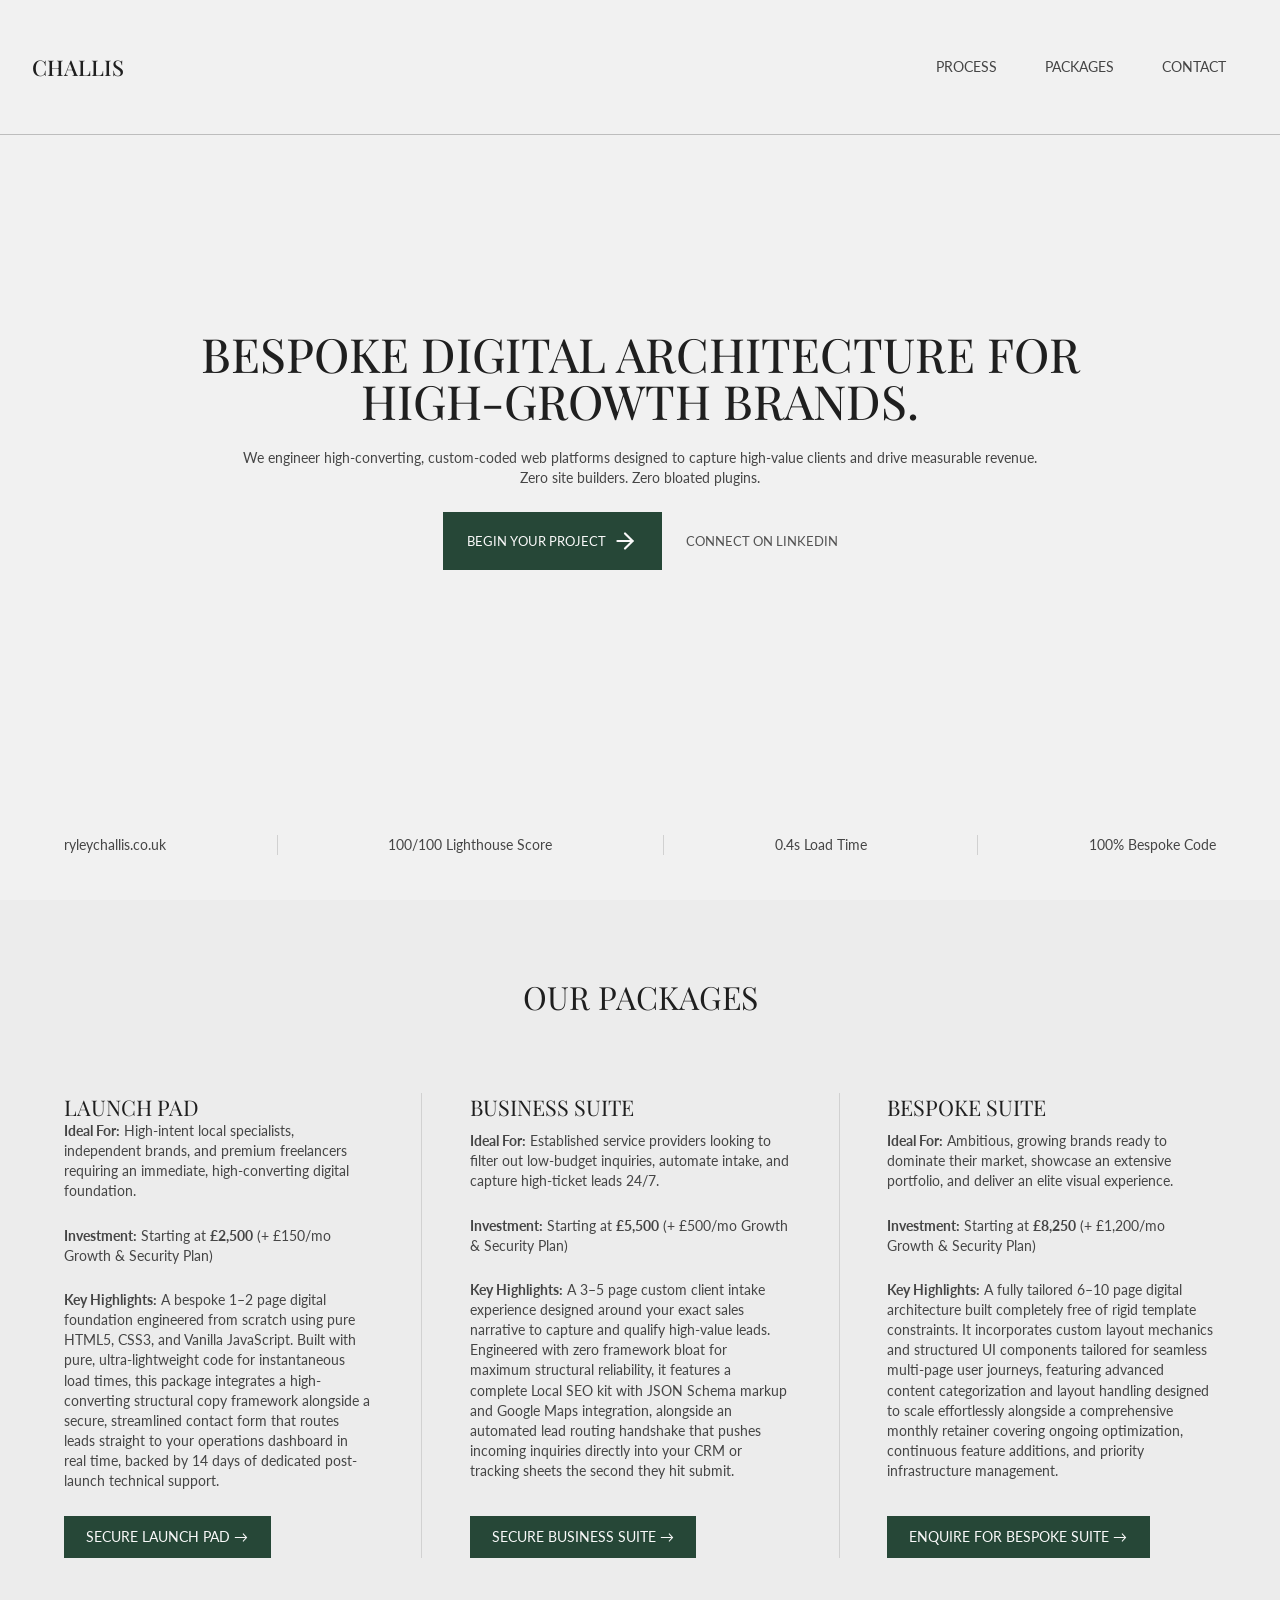
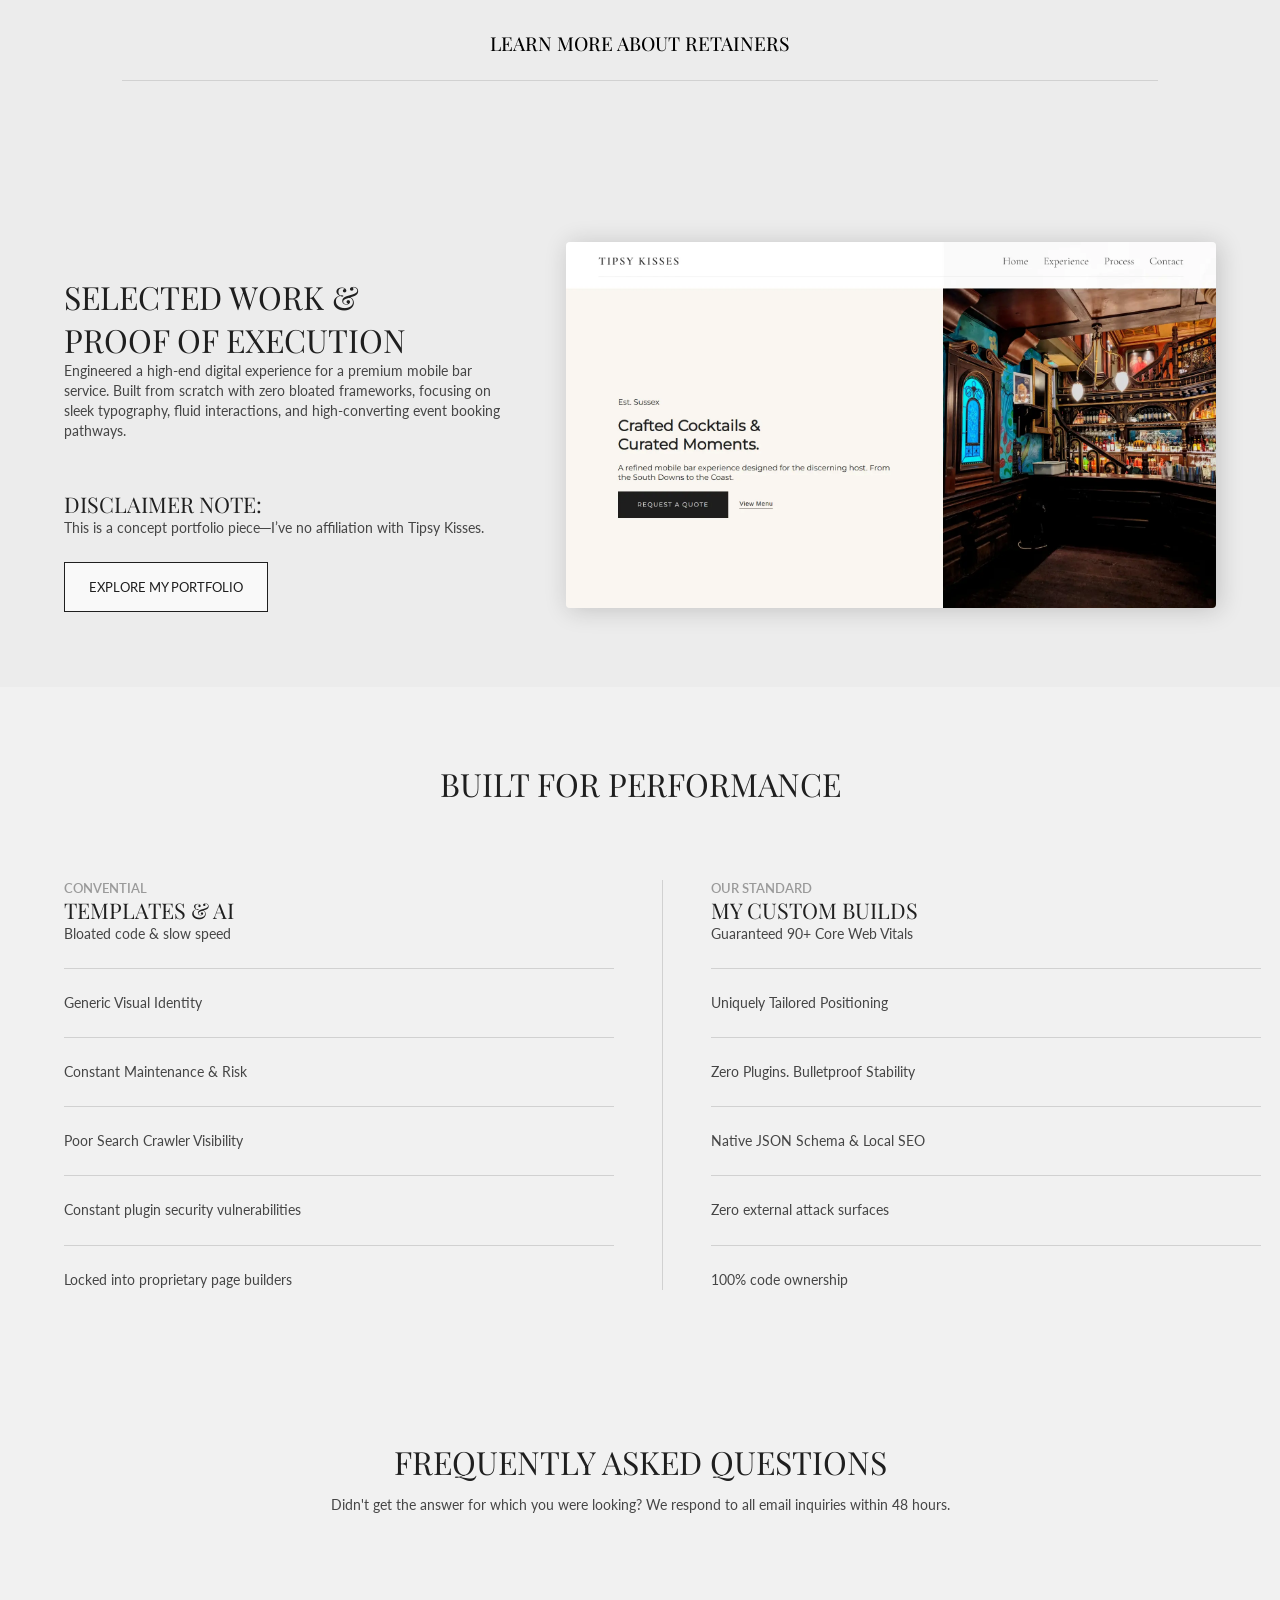
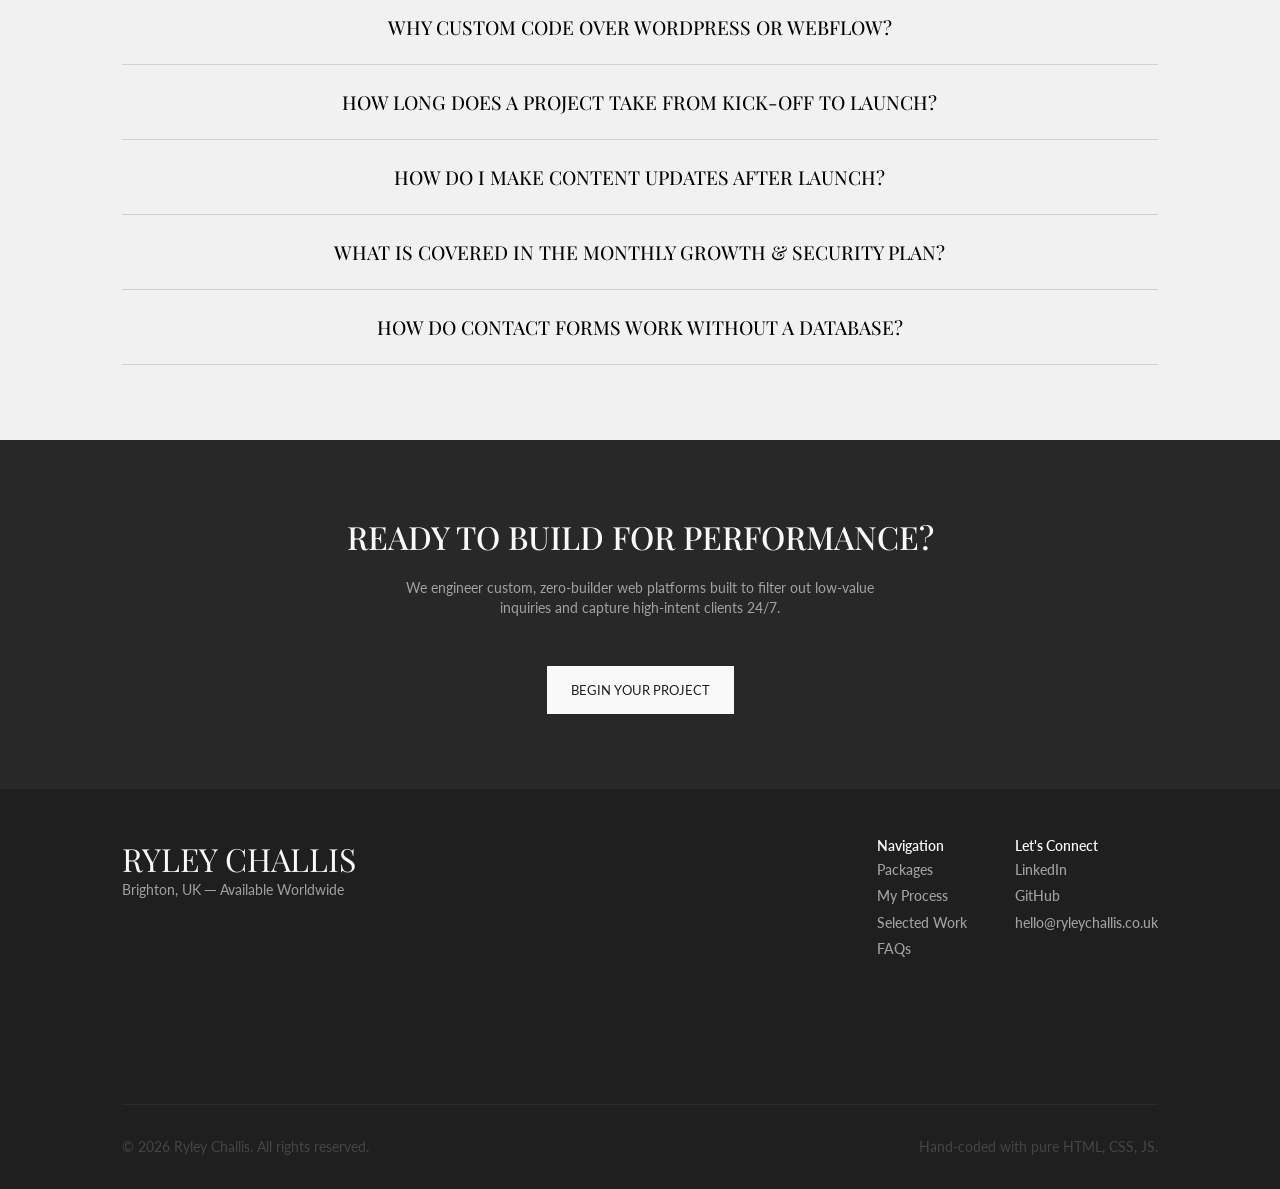
==== index.html @ 8c4e3a6b "Update AI vs. Human comparison data" ====
<!DOCTYPE html>
<html lang="en">
<head>
    <meta charset="UTF-8">
    <meta name="viewport" content="width=100, initial-scale=1.0">
    <title>Ryley Challis | Site Under Construction</title>

    <link rel="preconnect" href="https://fonts.googleapis.com">
    <link rel="preconnect" href="https://fonts.gstatic.com" crossorigin>
    <link href="https://fonts.googleapis.com/css2?family=Lato:ital,wght@0,100;0,300;0,400;0,700;0,900;1,100;1,300;1,400;1,700;1,900&family=Playfair+Display:ital,wght@0,400..900;1,400..900&display=swap" rel="stylesheet">


    <link rel="stylesheet" href="css/styles.css">
    <link rel="stylesheet" href="css/nav.css">
    <link rel="stylesheet" href="css/button.css">
    <link rel="stylesheet" href="css/query.css">
</head>
<body>
    <div id="sidebarOverlay"></div>
    <header>
        <div id="sidebar">
            <div class="sidebar-header">
                <h3>Challis.</h3>
                <button type="button" id="close-btn" aria-label="Close navigation menu">&times;</button>
            </div>
            <ul class="sidebar-links">
                <li><a href="">Process</a></li>
                <li><a href="">Packages</a></li>
                <li><a href="">Contact</a></li>
            </ul>
        </div>
        <nav>
            <a class="nav-logo" href="#">Challis</a>
            <ul class="nav-links">
                <li><a href="">Process</a></li>
                <li><a href="">Packages</a></li>
                <li><a href="">Contact</a></li>
                <li>
                    <button type="button" id="open-btn" aria-label="Open navigation menu">&#9776;</button>
                </li>
            </ul>
        </nav>
    </header>
    <main>
        <section id="hero">
            <div class="container">
                <h1>Bespoke Digital Architecture for High-Growth Brands.</h1>
                <p>We engineer high-converting, custom-coded web platforms designed to capture high-value clients and drive measurable revenue. Zero site builders. Zero bloated plugins.</p>
                <div class="hero-actions">
                    <a class="btn-primary" href="#packages">Begin Your Project
                        <svg width="26" height="26" viewBox="0 0 24 24" fill="none" stroke="currentColor" stroke-width="2" stroke-linecap="round" stroke-linejoin="round" style="display: inline-block; vertical-align: middle; margin-left: 6px;">
                            <line x1="5" y1="12" x2="19" y2="12"></line>
                            <polyline points="12 5 19 12 12 19"></polyline>
                        </svg>
                    </a>
                    <a class="btn-secondary" href="https://linkedin.com/in/ryley-challis-49934a41b">Connect on linkedin
                    </a>
                </div>
                <div class="hero-stats">
                    <div class="stat-item">
                        <p>ryleychallis.co.uk</p>
                    </div>
                    <div class="stat-divider"></div>
                    <div class="stat-item">
                        <p>100/100 Lighthouse Score</p>
                    </div>
                    <div class="stat-divider"></div>
                    <div class="stat-item">
                        <p>0.4s Load Time</p>
                    </div>
                    <div class="stat-divider"></div>
                    <div class="stat-item">
                        <p>100% Bespoke Code</p>
                    </div>
                </div>
            </div>
        </section>
        
        <section id="packages">
            <div class="container">
                <h2>Our Packages</h2>
                <div class="row-container">
                    <div class="package-card">
                        <h3>Launch Pad</h3>
                        <ul>
                            <li>
                                <b>Ideal For:</b>
                                High-intent local specialists, independent brands, and premium freelancers requiring an immediate, high-converting digital foundation.
                            </li>
                            <li>
                                <b>Investment:</b>
                                Starting at <b>£2,500</b> (+ £150/mo Growth & Security Plan)
                            </li>
                            <li>
                                <b>Key Highlights:</b>
                                A bespoke 1–2 page digital foundation engineered from scratch using pure HTML5, CSS3, and Vanilla JavaScript. Built with pure, ultra-lightweight code for instantaneous load times, this package integrates a high-converting structural copy framework alongside a secure, streamlined contact form that routes leads straight to your operations dashboard in real time, backed by 14 days of dedicated post-launch technical support.
                            </li>
                        </ul>
                        <a class="btn-primary" href="mailto:hello@ryleychallis.co.uk?subject=Project%20Inquiry%3A%20Launch%20Pad&body=Hi%20Ryley%2C%0A%0AI%20am%20interested%20in%20securing%20the%20Launch%20Pad%20package%20(%C2%A32%2C500)%20for%20my%20business.%20Here%20is%20a%20brief%20overview%20of%20our%20project%3A%0A%0A-%20Business%20Name%3A%0A-%20Current%20Website%20(if%20any)%3A%0A-%20Target%20Launch%20Date%3A%0A%0ALooking%20forward%20to%20hearing%20from%20you.%0A%0ABest%2C" target="_blank">
                            Secure Launch Pad &rarr;
                        </a>
                    </div>

                    <div class="card-divider"></div>

                    <div class="package-card">
                        <h3>Business Suite</h3>
                        <ul>
                            <li>
                                <b>Ideal For:</b>
                                Established service providers looking to filter out low-budget inquiries, automate intake, and capture high-ticket leads 24/7.
                            </li>
                            <li>
                                <b>Investment:</b>
                                Starting at <b>£5,500</b> (+ £500/mo Growth & Security Plan)
                            </li>
                            <li>
                                <b>Key Highlights:</b>
                                A 3–5 page custom client intake experience designed around your exact sales narrative to capture and qualify high-value leads. Engineered with zero framework bloat for maximum structural reliability, it features a complete Local SEO kit with JSON Schema markup and Google Maps integration, alongside an automated lead routing handshake that pushes incoming inquiries directly into your CRM or tracking sheets the second they hit submit.
                            </li>
                        </ul>
                        <a class="btn-primary" href="mailto:hello@ryleychallis.co.uk?subject=Project%20Inquiry%3A%20Business%20Suite&body=Hi%20Ryley%2C%0A%0AI%20am%20interested%20in%20the%20Business%20Suite%20(%C2%A35%2C325)%20for%20our%20client%20intake%20and%20lead%20infrastructure.%20Here%20are%20our%20project%20details%3A%0A%0A-%20Business%20Name%3A%0A-%20Current%20Website%3A%0A-%20Main%20Goals%20%2F%20Requirements%3A%0A-%20Target%20Launch%20Date%3A%0A%0ALooking%20forward%20to%20connecting.%0A%0ABest%2C" target="_blank">
                            Secure Business Suite &rarr;
                        </a>
                    </div>

                    <div class="card-divider"></div>

                    <div class="package-card">
                        <h3>Bespoke Suite</h3>
                        <ul>
                            <li>
                                <b>Ideal For:</b>
                                Ambitious, growing brands ready to dominate their market, showcase an extensive portfolio, and deliver an elite visual experience.
                            </li>
                            <li>
                                <b>Investment:</b>
                                Starting at <b>£8,250</b> (+ £1,200/mo Growth & Security Plan)
                            </li>
                            <li>
                                <b>Key Highlights:</b>
                                A fully tailored 6–10 page digital architecture built completely free of rigid template constraints. It incorporates custom layout mechanics and structured UI components tailored for seamless multi-page user journeys, featuring advanced content categorization and layout handling designed to scale effortlessly alongside a comprehensive monthly retainer covering ongoing optimization, continuous feature additions, and priority infrastructure management.
                            </li>
                        </ul>
                        <a class="btn-primary" href="mailto:hello@ryleychallis.co.uk?subject=Project%20Inquiry%3A%20Bespoke%20Suite&body=Hi%20Ryley%2C%0A%0AI%20am%20looking%20to%20discuss%20a%20Bespoke%20Suite%20build%20(%C2%A38%2C250%2B)%20for%20our%20brand.%20Here%20is%20an%20overview%20of%20our%20scope%3A%0A%0A-%20Business%20%2F%20Brand%20Name%3A%0A-%20Current%20Website%3A%0A-%20Key%20Features%20%2F%20Integrations%20Needed%3A%0A-%20Estimated%20Budget%20%2F%20Timeline%3A%0A%0ALooking%20forward%20to%20your%20reply.%0A%0ABest%2C" target="_blank">
                            Enquire For Bespoke Suite &rarr;
                        </a>
                    </div>
                </div>
                <div class="retainer-item">
                    <button class="retainer-button" type="button">Learn More about Retainers</button>
                    <div class="retainer-block">
                        <div class="retainer-group">
                            <h4>Launch Pad:</h4>
                            <ul>
                                <li><b>Daily Offsite Backups:</b> Cloud snapshots taken every 24 hours with emergency restoration.</li>
                                <li><b>Uptime & SSL Monitoring:</b> Continuous automated checks ensuring your site stays online and secure.</li>
                                <li><b>Core Web Vitals Maintenance:</b> Routine performance audits to keep your pure code loading instantly.</li>
                                <li><b>1 Hour Monthly Allocation:</b> Reserved for basic text edits, simple image updates, or small link adjustments.</li>
                                <li><b>Standard Support:</b> Direct email assistance backed by a 48-hour response window.</li>
                            </ul>
                        </div>

                        <div class="retainer-group">
                            <h4>Business Suite:</h4>
                            <ul>
                                <li><b>Daily High-Frequency Backups:</b> Upgraded snapshot frequency to safeguard active lead capture and inquiry data.</li>
                                <li><b>CRM & Form Integration Health Checks:</b> Continuous live verification ensuring your automated lead delivery pipeline never misses an intake.</li>
                                <li><b>Local SEO & Schema Maintenance:</b> Monthly technical refinements to keep your structured markup aligned for local search dominance.</li>
                                <li><b>3 Hours Monthly Allocation:</b> Triple the development hours for custom component tweaks, new content additions, or landing page expansions.</li>
                                <li><b>Priority Support:</b> Direct email and messaging support backed by an expedited 24-hour response window.</li>
                            </ul>
                        </div>

                        <div class="retainer-group">
                            <h4>Bespoke Suite:</h4>
                            <ul>
                                <li><b>Everything in Business Suite, plus:</b></li>
                                <li><b>Real-Time Version Control & Redundancy:</b> Continuous enterprise-grade oversight with instant-rollback infrastructure management.</li>
                                <li><b>Conversion Rate & UX Auditing:</b> Monthly data-backed reviews of your user journeys to continuously maximize inbound lead conversion.</li>
                                <li><b>Advanced Schema & Multi-Location SEO:</b> Comprehensive ongoing optimisation designed to scale right alongside your expanding market presence.</li>
                                <li><b>7 Hours Monthly Allocation:</b> Extensive dedicated monthly development time for rolling out new features, custom layout mechanics, and continuous scaling.</li>
                                <li><b>VIP Concierge Support:</b> Dedicated 4-hour emergency response window with direct line prioritisation for high-stakes business operations.</li>
                            </ul>
                        </div>
                    </div>
                </div>
            </div>
        </section>

        <section id="selected">
            <div class="container">
                <div class="row-container">
                    <div class="selected-text">
                        <div class="block">
                            <h2>Selected Work & Proof of Execution</h2>
                            <p>Engineered a high-end digital experience for a premium mobile bar service. Built from scratch with zero bloated frameworks, focusing on sleek typography, fluid interactions, and high-converting event booking pathways.</p>
                        </div>
                        <div class="block">
                            <h3>Disclaimer Note:</h3>
                            <p>This is a concept portfolio piece─I’ve no affiliation with Tipsy Kisses.</p>
                            <a class="btn-tertiary" href="portfolio.html">Explore my Portfolio</a>
                        </div>
                    </div>
                    <div class="selected-image">
                        <img src="assets/tipsy.webp">
                    </div>
                </div>
            </div>
        </section>

        <section id="comparison">
            <div class="container">
                <h2>Built for Performance</h2>
                <div class="row-container">
                    <div class="comparison-card">
                        <div class="comparison-header">
                            <span>Convential</span>
                            <h3>Templates & AI</h3>
                            <ul>
                                <li>Bloated code & slow speed</li>
                                <div class="list-spacer"></div>
                                <li>Generic Visual Identity</li>
                                <div class="list-spacer"></div>
                                <li>Constant Maintenance & Risk</li>
                                <div class="list-spacer"></div>
                                <li>Poor Search Crawler Visibility</li>
                                <div class="list-spacer"></div>
                                <li>Constant plugin security vulnerabilities</li>
                                <div class="list-spacer"></div>
                                <li>Locked into proprietary page builders</li>
                            </ul>
                        </div>
                    </div>
                    <div class="card-divider"></div>
                    <div class="comparison-card">
                        <div class="comparison-header">
                            <span>Our Standard</span>
                            <h3>My Custom Builds</h3>
                            <ul>
                                <li>Guaranteed 90+ Core Web Vitals</li>
                                <div class="list-spacer"></div>
                                <li>Uniquely Tailored Positioning</li>
                                <div class="list-spacer"></div>
                                <li>Zero Plugins. Bulletproof Stability</li>
                                <div class="list-spacer"></div>
                                <li>Native JSON Schema & Local SEO</li>
                                <div class="list-spacer"></div>
                                <li>Zero external attack surfaces</li>
                                <div class="list-spacer"></div>
                                <li>100% code ownership</li>
                            </ul>
                        </div>
                    </div>
                </div>
            </div>
        </section>

        <section id="faqs">
            <div class="container">
                <h2>Frequently Asked Questions</h2>
                <p class="subtitle">Didn't get the answer for which you were looking? We respond to all email inquiries within 48 hours.</p>
                <div class="faq-container container">
                    <div class="faq-item">
                        <button class="faq-question" type="button">Why custom code over WordPress or Webflow?</button>
                        <div class="faq-answer">
                            <p>Traditional builders rely on heavy editors and third-party plugins that bloat your site and slow down mobile load times. By writing pure HTML, CSS, and Vanilla JS, we eliminate redundant code to guarantee sub-second speeds. See our <a href="#comparison">Built for Performance</a> breakdown above to compare the exact benchmarks.</p>
                        </div>
                    </div>
                    <div class="faq-item">
                        <button class="faq-question" type="button">How long does a project take from kick-off to launch?</button>
                        <div class="faq-answer">
                            <p>Typically 2 to 5 weeks depending on scope. A Launch Pad site takes around 10–14 days, while our Business Suite and Bespoke projects take 3–5 weeks. You'll receive a clear timeline and milestone checklist on day one.</p>
                        </div>
                    </div>
                     <div class="faq-item">
                        <button class="faq-question" type="button">How do I make content updates after launch?</button>
                        <div class="faq-answer">
                            <p>We handle them for you. All builds include post-launch support, and our monthly Growth & Security Plan includes dedicated retainer hours for copy, image, and layout updates so you never have to touch a line of code.</p>
                        </div>
                    </div>

                     <div class="faq-item">
                        <button class="faq-question" type="button">What is covered in the monthly Growth & Security Plan?</button>
                        <div class="faq-answer">
                            <p>It covers enterprise-grade CDN hosting, active uptime monitoring, automated form routing, quarterly speed audits, and ongoing site maintenance to keep your platform running at peak performance.</p>
                        </div>
                    </div>

                     <div class="faq-item">
                        <button class="faq-question" type="button">How do contact forms work without a database?</button>
                        <div class="faq-answer">
                            <p>We use serverless endpoints (like custom Google Apps Script handshakes) to route lead data straight to your inbox or Google Sheets instantly, keeping your site fast and unhackable.</p>
                        </div>
                    </div>
                </div>
            </div>
        </section>

        <section id="final">
            <div class="container">
                <h2>Ready to Build for Performance?</h2>
                <p>We engineer custom, zero-builder web platforms built to filter out low-value inquiries and capture high-intent clients 24/7.</p>
                <a class="btn-tertiary" href="">Begin Your Project</a>
            </div>
        </section>
    </main>
    <footer>
        <div class="container">
            <div class="row-container">
                <div class="container intro">
                    <h2>RYLEY CHALLIS</h2>
                    <p>Brighton, UK ─ Available Worldwide</p>
                </div>
                <div class="footer-links">
                    <div class="footer-col">
                        <h3>Navigation</h3>
                        <ul>
                            <li><a href="#packages">Packages</a></li>
                            <li><a href="">My Process</a></li>
                            <li><a href="#selected">Selected Work</a></li>
                            <li><a href="#faqs">FAQs</a></li>
                        </ul>
                    </div>
                    <div class="footer-col">
                        <h3>Let's Connect</h3>
                        <ul>
                            <li><a href="https://www.linkedin.com/in/ryley-challis-49934a41b">LinkedIn</a></li>
                            <li><a href="https://github.com/RyleyChallis"">GitHub</a></li>
                            <li><a href="mailto:hello@ryleychallis.co.uk">hello@ryleychallis.co.uk</a></li>
                        </ul>
                    </div>
                </div>
            </div>
            <div class="footer-bottom">
                <p>© 2026 Ryley Challis. All rights reserved.</p>
                <p>Hand-coded with pure HTML, CSS, JS.</p>
            </div>
        </div>
    </footer>
    <script src="data/script.js" defer></script>
</body>
</html>
---- css/styles.css ----
* {
    box-sizing: border-box;
}

html, body {
    margin: 0;
    padding: 0;
    overflow-x: hidden;
    width: 100%;
}

body.no-scroll,
html.no-scroll {
  overflow: hidden;
}

section {
    &:nth-child(1), 
    &:nth-child(4) {
        min-height: 100vh;
        background-color: var(--bg-one);
    }

    &:nth-child(2),
    &:nth-child(3) {
        min-height: 100vh;
        background-color: var(--bg-two);
    }
}

section:nth-child(1),
section:nth-child(4) {
    min-height: 100vh;
    background-color: var(--bg-one);
}

section:nth-child(2),
section:nth-child(3) {
    min-height: 100vh;
    background-color: var(--bg-two);
}

.container {
    display: flex;
    flex-direction: column;
    align-items: flex-start;
    justify-content: center;
    max-width: 90%;
    margin: 0 auto;

    .row-container {
        max-width: none;
    }
}

#selected .container {
    max-width: 90%;
}

.row-container {
    display: flex;
    align-items: center;
    justify-content: space-between;
    max-width: 90%;
    margin: 0 auto;
}

h1 {
    font-size: var(--fs-h1);
    font-family: var(--ff-heading);
    font-weight: 450;
    color: var(--black);
    margin: 0;
}

h2 {
    font-size: var(--fs-h2);
    font-family: var(--ff-heading);
    font-weight: 300;
    color: var(--black);
    
    margin: 0 auto;
    padding: 75px 0;
    text-transform: uppercase;
}

h3 {
    font-size: var(--fs-h3);
    font-family: var(--ff-heading);
    font-weight: 350;
    color: var(--black);
    text-transform: uppercase;
    margin: 0;
}

h4 {
    font-size: var(--fs-h4);
    font-family: var(--ff-heading);
    font-weight: 350;
    color: var(--black);
    text-transform: uppercase;
    margin: 0;
}

p {
    font-size: var(--fs-p);
    font-family: var(--ff-body);
    font-weight: 400;
    color: var(--grey);
    margin: 0;
    line-height: 1.4;
    letter-spacing: 3%;
}

ul {
    padding: 0;
    margin: 0;
    list-style: none;
    
    display: flex;
    flex-direction: column;
    gap: 24px;

    li {
        font-size: var(--fs-p);
        font-family: var(--ff-body);
        color: var(--grey);
        margin: 0;
        line-height: 1.4;
        letter-spacing: 3%;
    }
}

img {
    user-select: none;
}

:root {
    --black: #1f1f1f;
    --grey: #454545;
    --border: #4545454e;
    --white: #f9f9f9;
    --bg-one: #f1f1f1;
    --bg-two: #ececec;
    --green: #264737;

    --fs-h1: clamp(2.2rem, 6vw, 2.95rem);
    --fs-h2: clamp(1.8rem, 4.5vw, 2rem);
    --fs-h3: clamp(1.155rem, 2.45vw, 1.35rem);
    --fs-h4: clamp(1rem, 2.15vw, 1.15rem);
    --fs-p: clamp(0.8rem, 2vw, 0.9rem);
    --fs-btn: clamp(0.7rem, 1vw, 0.8rem);

    --ff-heading: 'Playfair Display', serif;
    --ff-body: 'Lato', sans-serif;
}

::selection {
    background-color: var(--border);
}

#hero {
    display: flex;
    flex-direction: column;
    justify-content: center;
    align-items: center;

    .container {
        display: flex;
        flex-direction: column;
        align-items: center;
        max-width: 90%;

        gap: 24px;
        text-align: center;

        h1 {
            max-width: 80%;
            text-transform: uppercase;
            line-height: 1;
            letter-spacing: 3%;
        }

        p {
            max-width: clamp(65%, 67.5vw, 70%);

            a {
                color: inherit;
                font-weight: 600;
            }
        }
        .hero-stats {
            display: flex;
            position: absolute;
            bottom: 5%;
            gap: clamp(1rem, 3vw, 3rem); 
            width: 90%;
            justify-content: center;
            align-items: center;

            .stat-divider {
                width: 1px;
                align-self: stretch;
                background-color: #d1d1d1;
                margin: 0 auto;
            }

            .stat-item {
                white-space: nowrap;
            }
        }
    }
}

#packages {
    padding-bottom: 75px;

    .container {
        max-width: 90%;
    }
    .row-container {
        align-items: stretch;
        gap: 48px;
        padding-bottom: 48px;
    }
    .package-card {
        display: flex;
        flex-direction: column;
        justify-content: space-between;
        align-items: flex-start;

        max-width: 450px;

        .btn-primary {
            margin: 24px auto 0 0;
            font-size: 0.9rem;
            padding: 0.8rem 1.4rem;
            text-align: center;
        }
    }

    .card-divider {
        width: 1px;
        align-self: stretch;
        background-color: #d1d1d1;
        margin: 0 auto;
    }

    .retainer-item {
        border-bottom: 1px solid #d1d1d1;
        width: 90%;
        margin: 0 auto;

        &.active {
            background-color: #e0e0e0;
            padding-bottom: 48px;
        }

        .retainer-button {
            width: 100%;
            background: none;
            border: none;
            padding: 24px 0;
            
            font-size: clamp(1rem, 3vw, 1.2rem);
            font-family: var(--ff-heading);
            font-weight: 450;
            text-transform: uppercase;
            cursor: pointer;
            transition: background-color 0.3s ease;

            &:hover {
                background-color: #e0e0e0;
            }
        }
            &.active .retainer-block {
                max-height: 900px;
                padding: 0 0 0 48px;
            }
        
        .retainer-block {
            max-height: 0;
            margin: 0 auto;
            overflow: hidden;
            transition: max-height 0.35s ease-out, padding 0.35s ease-out, background-color 0.2s ease;
            padding: 0 0 0 48px;
            background-color: #e0e0e0;

            display: flex;
            flex-direction: column;
            gap: 48px;

            font-size: var(--fs-p);

            .retainer-group {
                ul {
                    gap: 6px;
                    list-style-type: disc;
                    padding-left: 48px;
                }
                li {
                    max-width: 80%;
                    margin: 0 auto 0 0;

                    a {
                        color: inherit;
                        font-weight: 600;
                    }
                }
            }
        }
    }
}

#selected {
    min-height: auto;
    padding-bottom: 75px;
    
    .container {
        justify-content: flex-start;
        margin-right: auto;

        h2 {
            margin-right: auto;
            margin-left: 0;
            max-width: 20ch;
            padding-bottom: 0;
        }

        .row-container {
            align-items: flex-end;
            gap: 48px;

            .selected-text {
                display: flex;
                flex-direction: column;
                gap: 48px;
                
                .block {
                    display: flex;
                    flex-direction: column;

                    &:last-child a {
                        margin-top: 24px;
                    }
                }
            }

            .selected-image {
                img {
                    aspect-ratio: 16 / 9;
                    max-width: 650px;
                    border-radius: 4px;
                    box-shadow: 3px 2px 25px color-mix(in srgb, var(--black) 20%, transparent);
                }
            }
        }
    }
}

#comparison {
    min-height: auto;
    padding-bottom: 75px;

    .container {
        .row-container {
            gap: 48px;
            align-items: flex-start;

            .comparison-card {
                width: 550px;
                .comparison-header {
                    display: flex;
                    flex-direction: column;
                    
                    span {
                        font-size: clamp(0.7rem, 1vw, 0.95rem);
                        font-family: var(--ff-body);
                        font-weight: 550;

                        color: var(--grey);
                        opacity: 0.5;
                        text-transform: uppercase;
                        letter-spacing: -1%;
                    }
                }

                .list-spacer {
                    background-color: #d1d1d1;
                    width: 100%;
                    height: 1px;
                }
            }
        }
        .card-divider {
            width: 1px;
            align-self: stretch;
            background-color: #d1d1d1;
            margin: 0 auto;
        }
    }
}

#faqs {
    padding-bottom: 75px;
    background-color: var(--bg-one);

    h2 {
        padding-bottom: 12px;
    }

    p.subtitle {
        padding-bottom: 75px;
        margin: 0 auto;
    }

    .faq-item {
        border-bottom: 1px solid #d1d1d1;
        margin-left: auto;
        margin-right: auto;

        .faq-question {
            width: 100%;
            background: none;
            border: none;
            padding: 24px 0 24px 0;
            
            font-size: clamp(1rem, 3vw, 1.2rem);
            font-family: var(--ff-heading);
            font-weight: 450;
            text-transform: uppercase;
            cursor: pointer;
            transition: background-color 0.3s ease;

            &:hover {
                background-color: #e0e0e0;
            }
        }
        .faq-answer {
            max-height: 0;
            margin: 0 auto;
            overflow: hidden;
            transition: max-height 0.35s ease-out, padding 0.35s ease-out, background-color 0.2s ease;
            padding: 0;
            text-align: center;
            background-color: #e0e0e0;

            font-size: var(--fs-p);

            p {
                max-width: 80%;
                margin: 0 auto;

                a {
                    color: inherit;
                    font-weight: 600;
                }
            }
        }

        &.active {
            background-color: #e0e0e0;
        }

        &.active .faq-answer {
            display: block;
            max-height: 200px;
            padding-bottom: 1rem;
        }
    }
}

#final {
    background-color: #282828;
    padding-bottom: 75px;
    min-height: auto;

    h2 {
        color: var(--white);
        padding-bottom: 20px;
        font-weight: 500;
    }
    p {
        color: #a1a1a1;
        max-width: 45%;
        margin: 0 auto;
        text-align: center;
    }

    a {
        margin: 48px auto 0 auto;

        &:hover {
            filter: brightness(80%);
        }
    }
}

/* INDEX.HTML END */
/* PORTFOLIO.HTML START */

#portfolio-page {
    #tipsy, 
    #cortile {
        min-height: auto;
        padding: 25px 0;

        .row-container {
            gap: 48px;
        }

        .project-text {
            display: flex;
            flex-direction: column;
            gap: 24px;

            .section-header {
                display: flex;
                flex-direction: column;

                h2 {
                    padding-bottom: 0;
                    padding-top: 0;
                    margin: 0;
                }
            }
            .project-details {
                display: flex;
                flex-direction: column;
                max-width: none;
                gap: 24px;

                ul {
                    gap: 6px;
                    list-style-type: disc;
                    padding-left: 48px;

                    li {
                        font-weight: 500;
                        color: var(--black);
                    }
                }
            }
        }
        .project-image img {
            max-width: 550px;
            border-radius: 4px;
            box-shadow: 5px 5px 20px rgba(0, 0, 0, 0.15);
        }
    }
    #cortile {
        padding-bottom: 75px;
    }
    #final {
        padding-bottom: 54px;

        h2 {
            max-width: 50%;
            text-align: center;
            padding-bottom: 12px;
        }
        p {
            max-width: 60%;
        }
    }
}

/* BEGINNING OF UNIVERSAL FOOTER CSS */ 

footer {
    background-color: var(--black);
    height: 400px;

    .row-container {
        align-items: flex-start;
        justify-content: space-between;
        padding-top: 48px;
        width: 90%;
        margin: 0 auto;

        .intro {
            margin-right: auto;
            margin-left: 0;
            
            h2 {
                color: var(--white);
                padding: 0;
                margin-left: 0;
            }
            p {
                color: #a1a1a1;
            }
        }
        .footer-links {
            display: flex;
            gap: 48px;
            align-items: flex-start;

            .footer-col {
                display: flex;
                flex-direction: column;
                height: fit-content;
                gap: 6px;

                h3 {
                    font-size: var(--fs-p);
                    font-family: var(--ff-body);
                    text-transform: none;
                    font-weight: 600;
                    color: var(--white);
                }

                ul {
                    padding: 0;
                    display: flex;
                    flex-direction: column;
                    gap: 6px;

                    li {
                        a {
                            font-size: var(--fs-li);
                            font-family: var(--ff-body);
                            font-weight: 500;
                            color: #a1a1a1;
                            text-decoration: none;
                            transition: color 0.2s ease;

                            &:hover {
                                color: var(--white);
                            }
                        }
                    }
                }
            }
        }
    }
    .footer-bottom {
        display: flex;
        align-items: center;
        justify-content: space-between;
        border-top: 1px solid var(--border);
        padding: 32px 0;
        
        color: var(--border);
        white-space: nowrap;
        margin: 0 auto;
        width: 90%;
    }
}

footer > .container {
    height: 100%;
    display: flex;
    flex-direction: column;
    justify-content: space-between;
}
---- css/nav.css ----
nav {
    display: flex;
    align-items: center;
    justify-content: space-between;
    position: absolute;

    width: 100%;
    height: 15vh;
    padding: 0 0.5% 0 2.5%;
    border-bottom: 1px solid var(--border);

    .nav-logo {
        font-size: var(--fs-h3);
        font-family: var(--ff-heading);
        font-weight: 500;
        color: var(--black);

        text-decoration: none;
        text-transform: uppercase;
    }
    .nav-links {
        flex-direction: row;
        align-items: center;
        gap: 3rem;
        text-transform: uppercase;

        li {
            a {
                text-decoration: none;
                color: var(--grey);
                transition: color 0.2s ease;

                &:hover {
                    color: var(--black);
                }
            }
            button {
                display: none;
                background-color: transparent;
                border: none;
                font-size: var(--fs-h3);
            }
        }
    }
}

#sidebar {
    display: none;
    transform: translateX(100%);
    transition: transform 0.3s cubic-bezier(0.16, 1, 0.3, 1); /* Smooth easing curve */
}

#sidebarOverlay {
    width: 100vw;
    height: 100vh;
    background-color: rgba(0, 0, 0, 0.7);
    display: none;
    transition: opacity 0.3s ease, visibility 0.3s ease;
    position: absolute;
}

#sidebarOverlay.active {
    display: block;
}

#sidebar.active {
    display: block;
    transform: translateX(0);
    max-width: 70vw;
    height: 100vh;
    width: 100%;
    position: absolute;
    right: 0;
    z-index: 9999;

    background-color: var(--white);

    .sidebar-header {
        display: flex;
        align-items: center;
        justify-content: space-between;
        max-width: 80%;
        margin: 0 auto;
        padding: 5vh 0;

        button {
            background-color: transparent;
            border: none;
            font-size: var(--fs-h3);
            color: var(--grey);
        }
    }
    .sidebar-links {
        position: absolute;
        top: 50%;
        left: 50%;
        transform: translate(-50%, -50%); /* Moves the block perfectly to the center */
        width: 100%;
        text-align: center;
        list-style: none;
        padding: 0;
        margin: 0;
        text-transform: uppercase;

        a {
            text-decoration: none;
            color: var(--grey);
        }
    }
}
---- css/button.css ----
.btn-primary {
    background-color: var(--green);
    color: var(--white);

    padding: 16px 24px;
    text-decoration: none;
    white-space: nowrap;
    max-width: fit-content;

    display: flex;
    align-items: center;
    user-select: none;

    font-size: var(--fs-btn);
    font-family: var(--ff-body);
    text-transform: uppercase;
    transition: background-color 0.3s ease;
}

.btn-primary:hover {
    background-color: var(--black);
}

.btn-secondary {
    color: var(--black);
    opacity: 0.75;

    display: flex;
    align-items: center;

    text-decoration: none;
    white-space: nowrap;
    max-width: fit-content;

    font-size: var(--fs-btn);
    font-family: var(--ff-body);
    text-transform: uppercase;
    transition: opacity 0.2s ease;
}

.btn-secondary:hover {
    opacity: 1;
}

.btn-secondary:hover svg {
    transform: translateX(3px);
}

.btn-tertiary {
    background-color: var(--white);
    border: 1.5px solid var(--black);
    color: var(--black);

    padding: 16px 24px;
    text-decoration: none;
    white-space: nowrap;
    max-width: fit-content;
    user-select: none;

    font-size: var(--fs-btn);
    font-family: var(--ff-body);
    text-transform: uppercase;
    transition: background-color 0.3s ease, color 0.3s ease;
}

.btn-tertiary:hover {
    background-color: var(--black);
    color: var(--white);
}

.hero-actions {
    display: flex;
    align-items: center;
    gap: 24px;
}

#final .btn-tertiary {
    border: none;

    &:hover {
        background-color: var(--grey);
    }
}
---- css/query.css ----
@media (max-width: 1250px) {
    #packages .row-container {
        flex-direction: column;
        gap: 48px;
    }

    #packages .package-card {
        max-width: none !important;
    }

    .package-divider {
        width: 90% !important;
        height: 1px;
        align-self: auto;
        margin: 40px 0;
    }
}

@media (max-width: 768px) {
    nav {
        padding-right: 5%;
        .nav-links li a {
            display: none;
        }
        .nav-links li button {
            display: block;
        }
    }
    #hero {
        .hero-stats {
            visibility: hidden;
        }
    }
}

@media (max-width: 605px) {
    .hero-actions {
        display: flex;
        flex-direction: column;
    }
}
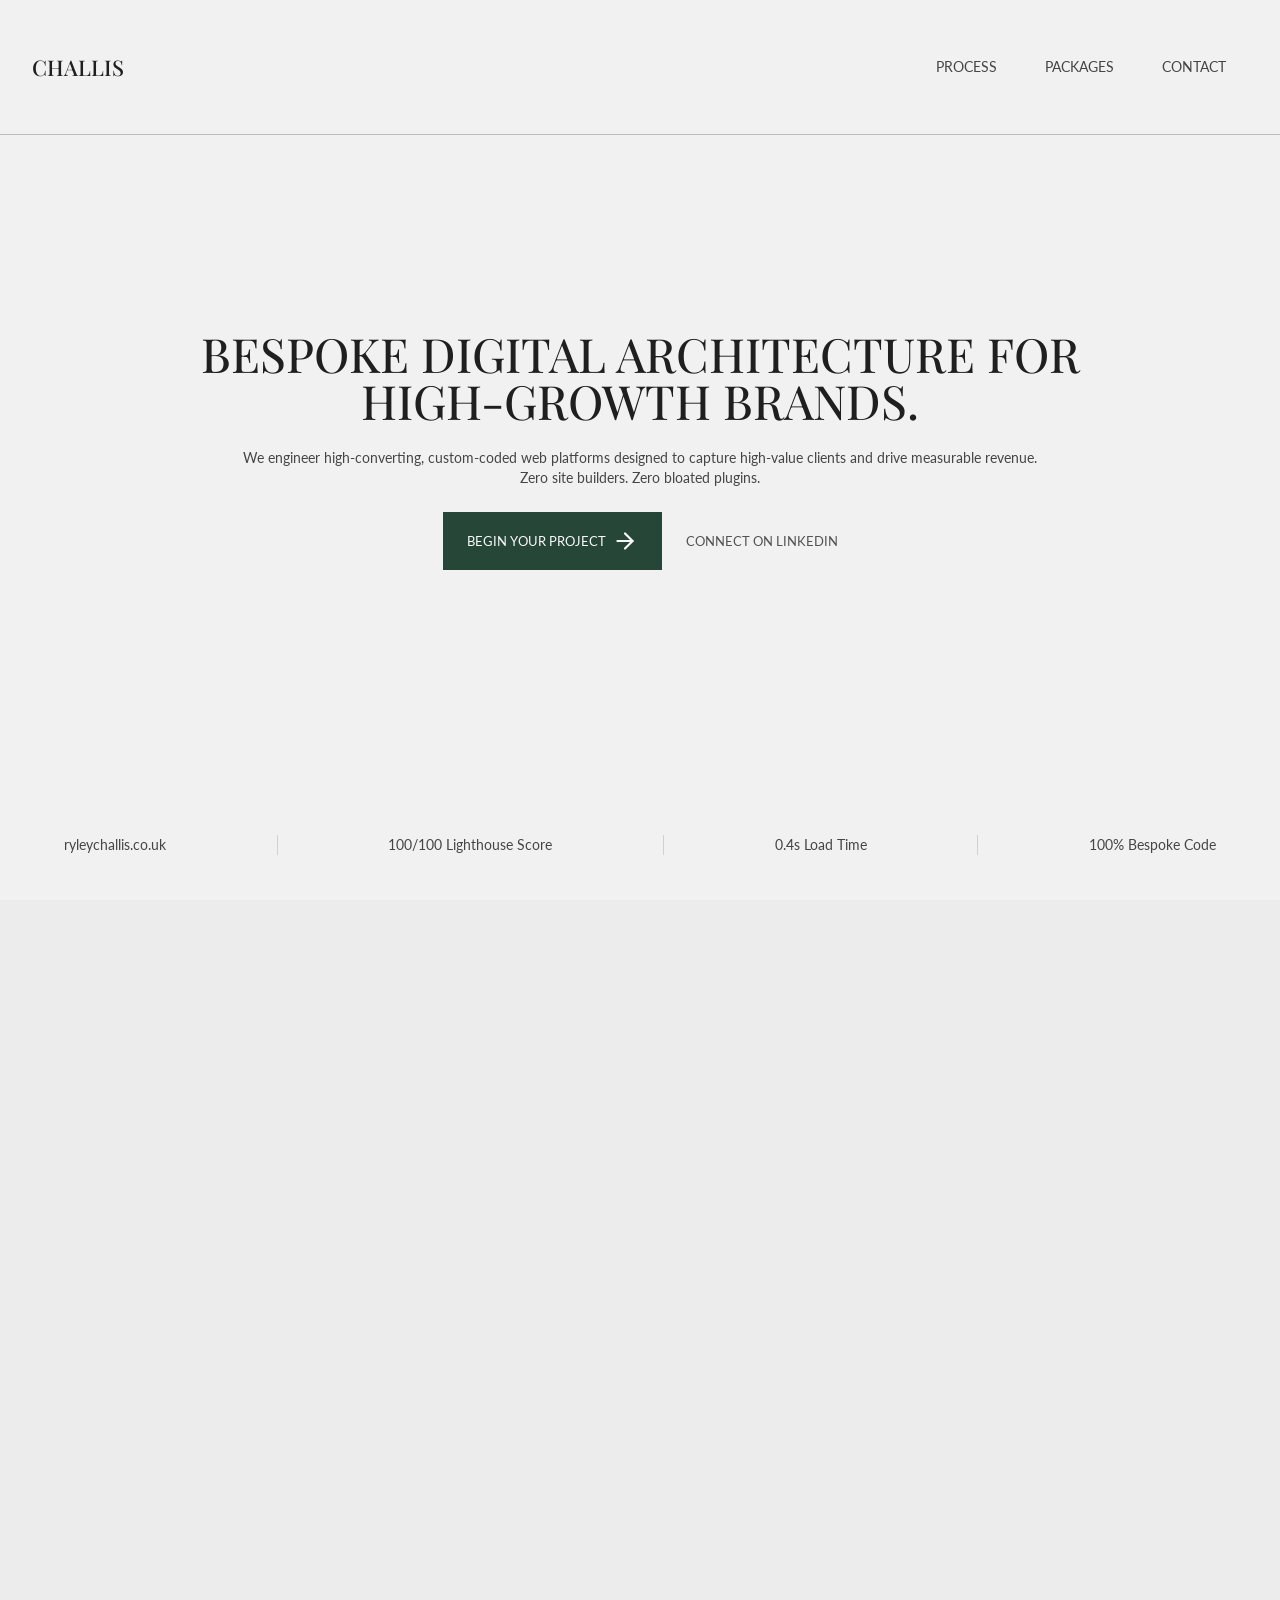
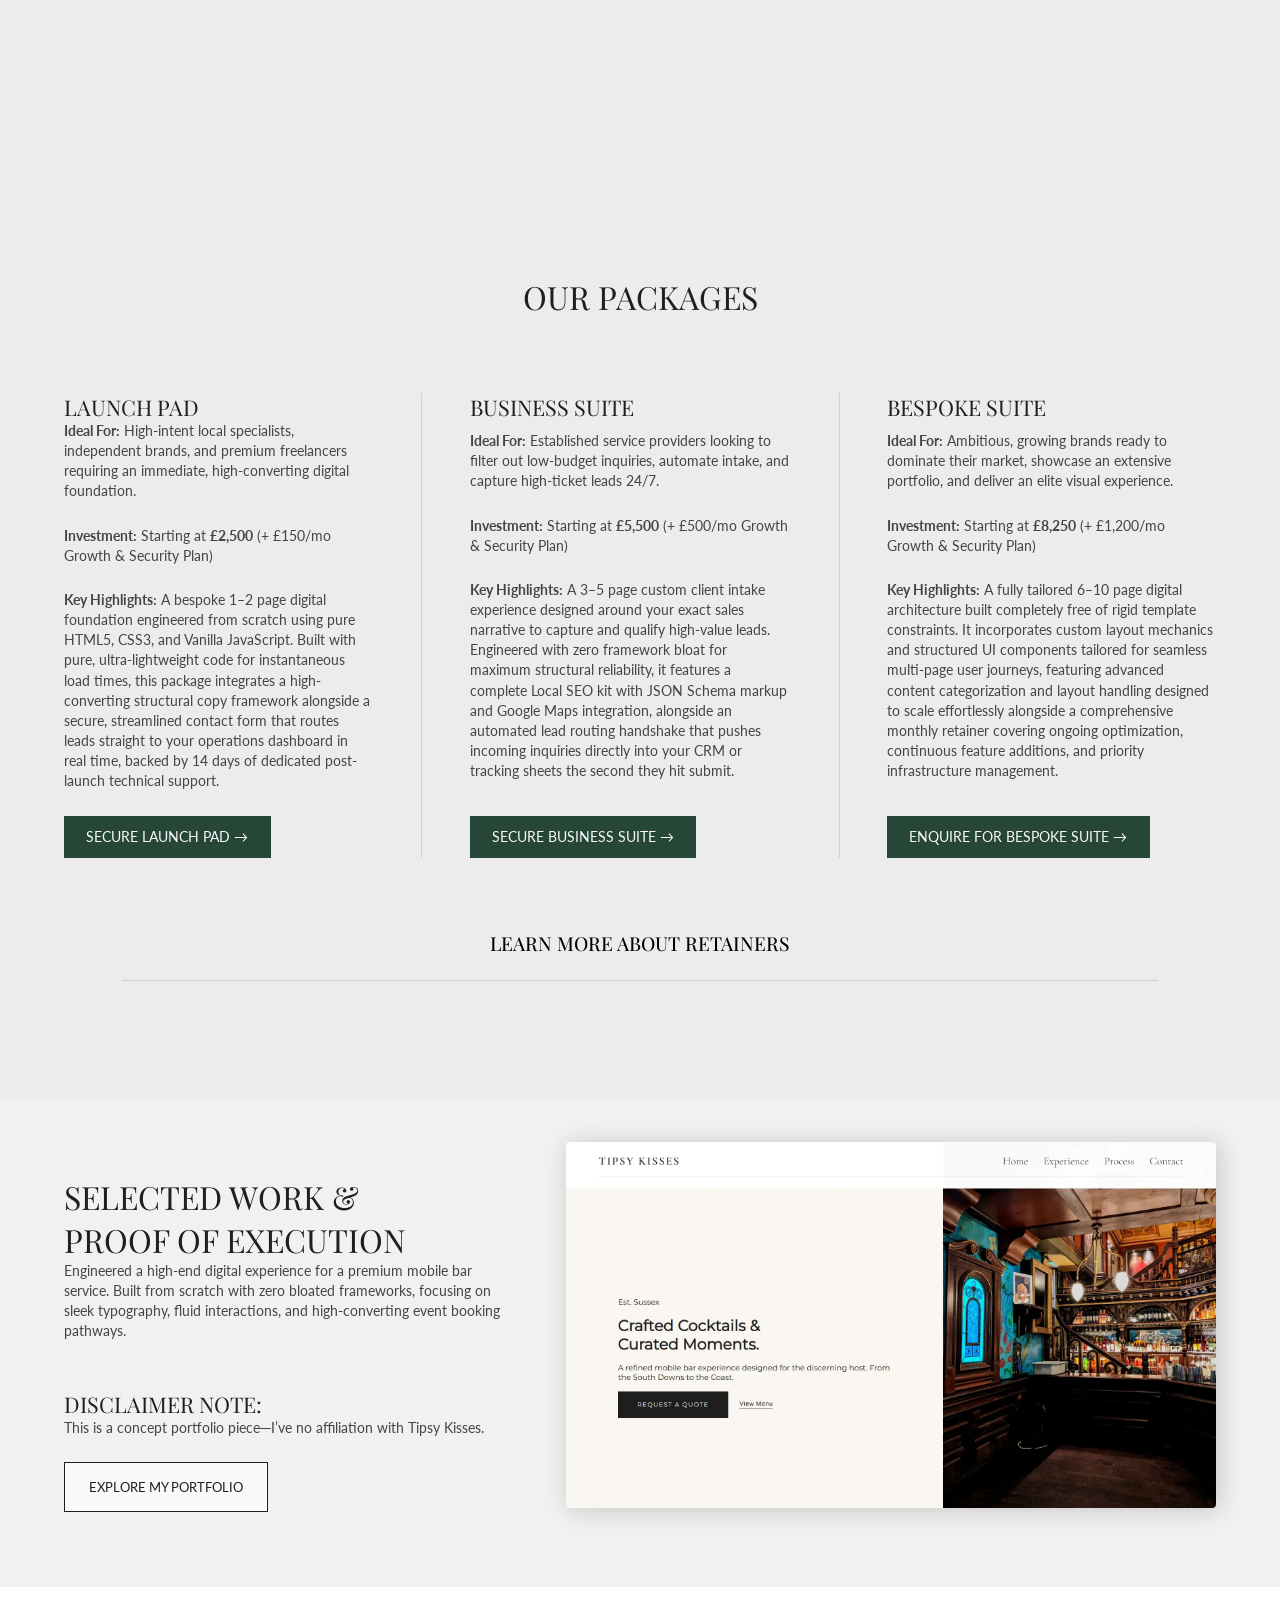
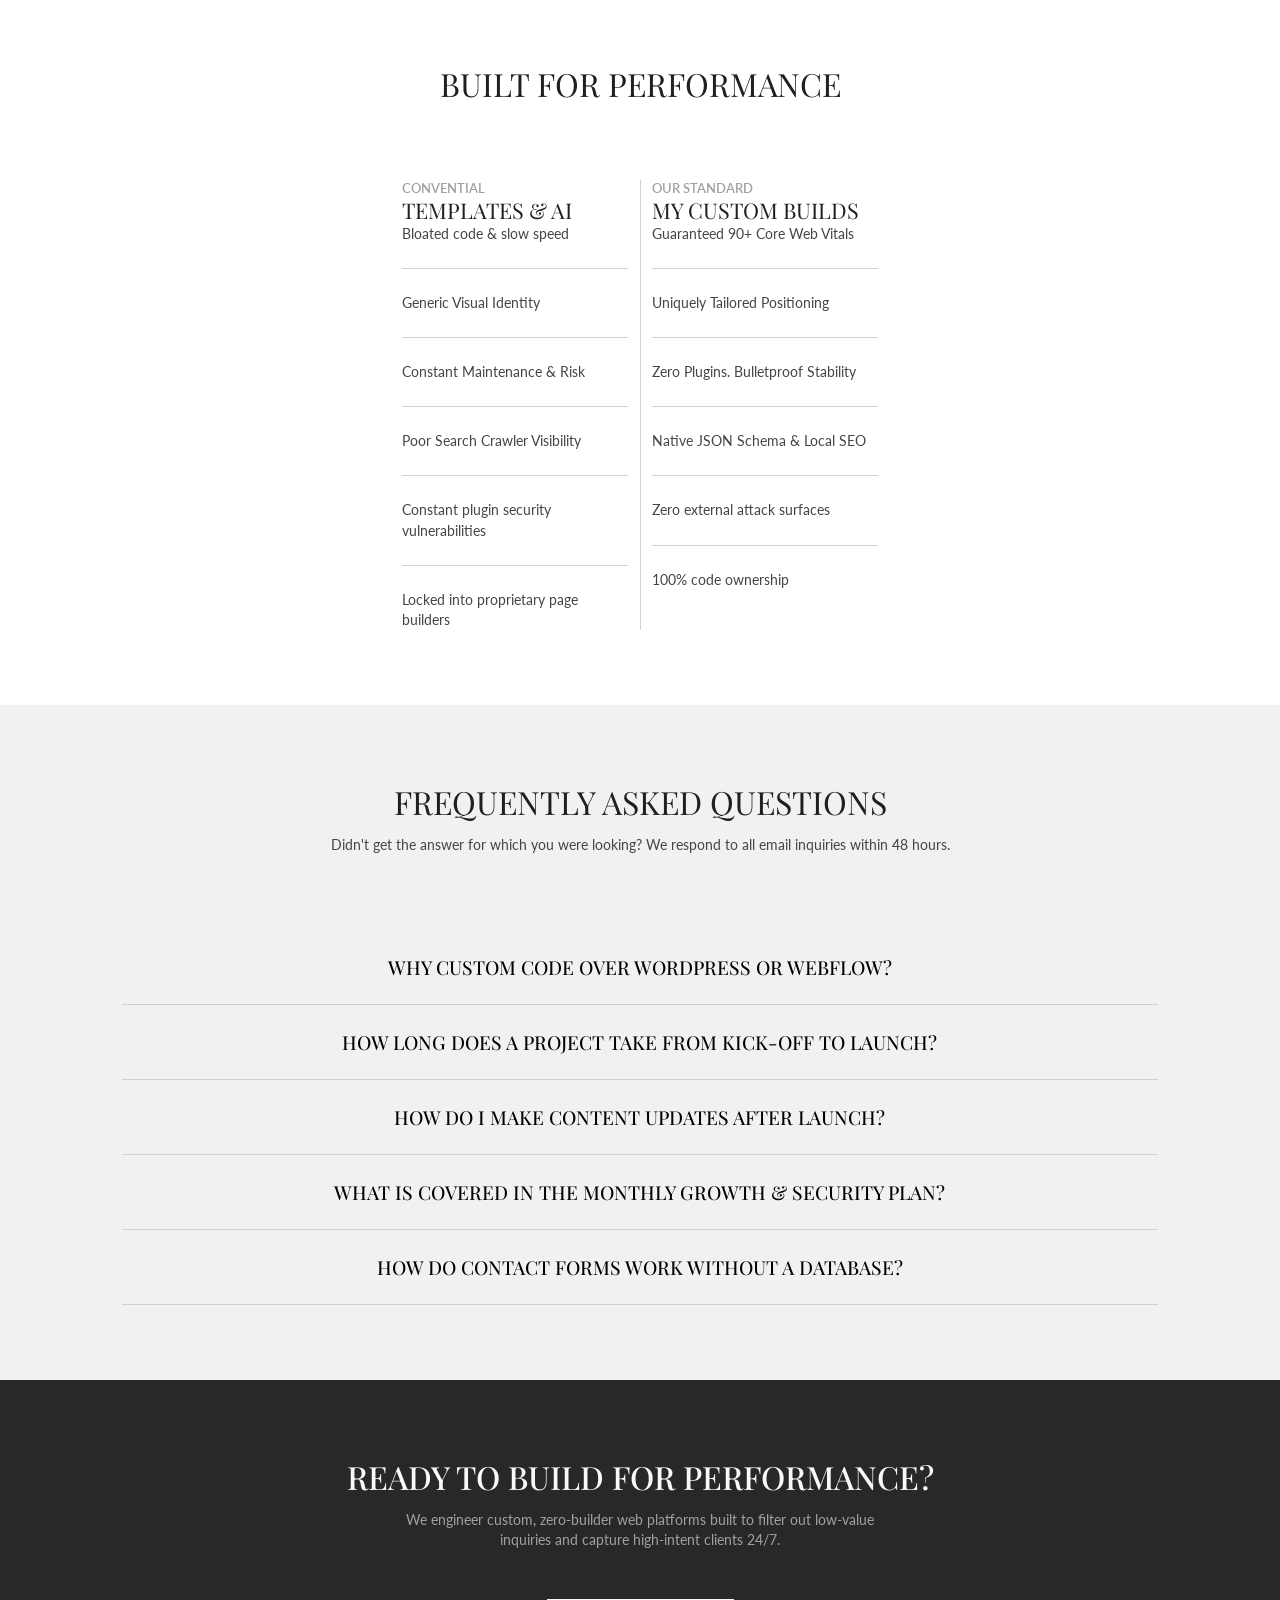
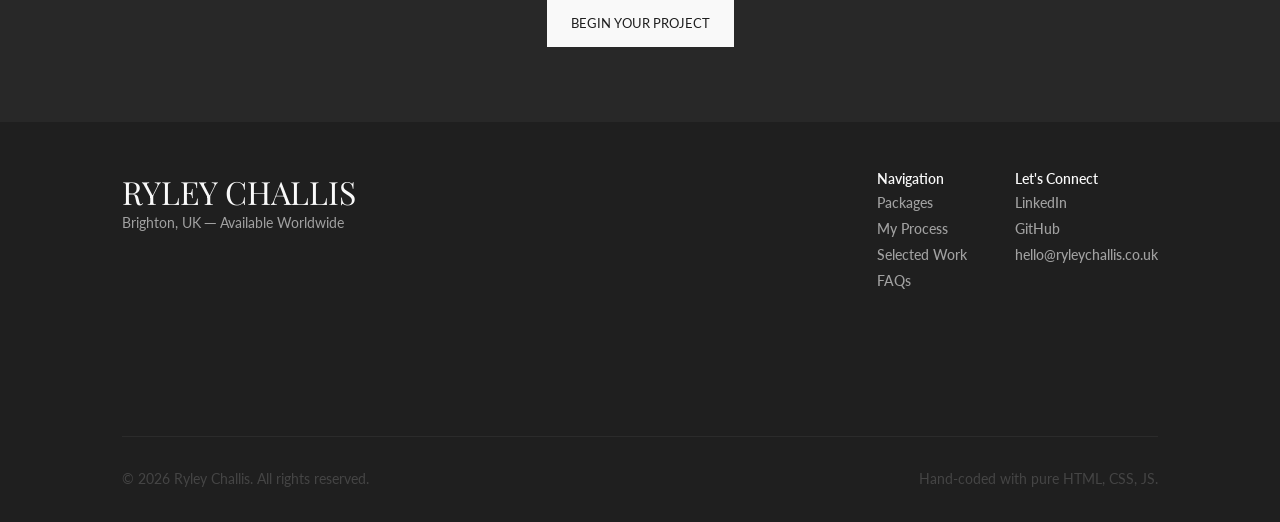
==== commit f47bac9c: "UI and styling" ====
--- a/index.html
+++ b/index.html
@@ -75,6 +75,12 @@
                 </div>
             </div>
         </section>
+
+        <section id="trust">
+            <div class="row-container">
+                
+            </div>
+        </section>
         
         <section id="packages">
             <div class="container">
--- a/css/styles.css
+++ b/css/styles.css
@@ -364,11 +364,12 @@
 
     .container {
         .row-container {
-            gap: 48px;
+            padding: 0 24px;
+            gap: 12px;
             align-items: flex-start;
 
             .comparison-card {
-                width: 550px;
+                width: 50%;
                 .comparison-header {
                     display: flex;
                     flex-direction: column;
@@ -407,11 +408,13 @@
 
     h2 {
         padding-bottom: 12px;
+        text-align: center;
     }
 
     p.subtitle {
         padding-bottom: 75px;
         margin: 0 auto;
+        text-align: center;
     }
 
     .faq-item {
@@ -477,8 +480,9 @@
 
     h2 {
         color: var(--white);
-        padding-bottom: 20px;
+        padding-bottom: 12px;
         font-weight: 500;
+        text-align: center;
     }
     p {
         color: #a1a1a1;
--- a/css/query.css
+++ b/css/query.css
@@ -1,7 +1,12 @@
 @media (max-width: 1250px) {
-    #packages .row-container {
+    #packages .row-container,
+    #selected .row-container {
         flex-direction: column;
         gap: 48px;
+    }
+
+    #selected .selected-image img {
+        max-width: 100% !important;
     }
 
     #packages .package-card {
@@ -16,6 +21,16 @@
     }
 }
 
+@media (max-width: 863px) {
+    footer {
+        min-height: 450px;
+    }
+    footer .row-container {
+        flex-direction: column;
+        gap: 48px;
+    }
+}
+
 @media (max-width: 768px) {
     nav {
         padding-right: 5%;
@@ -26,9 +41,21 @@
             display: block;
         }
     }
+    footer .footer-bottom {
+        flex-direction: column;
+    }
     #hero {
         .hero-stats {
             visibility: hidden;
+        }
+    }
+    #comparison .row-container {
+        flex-direction: column;
+        width: 100%;
+        align-items: center;
+
+        .comparison-card {
+            width: 90% !important;
         }
     }
 }
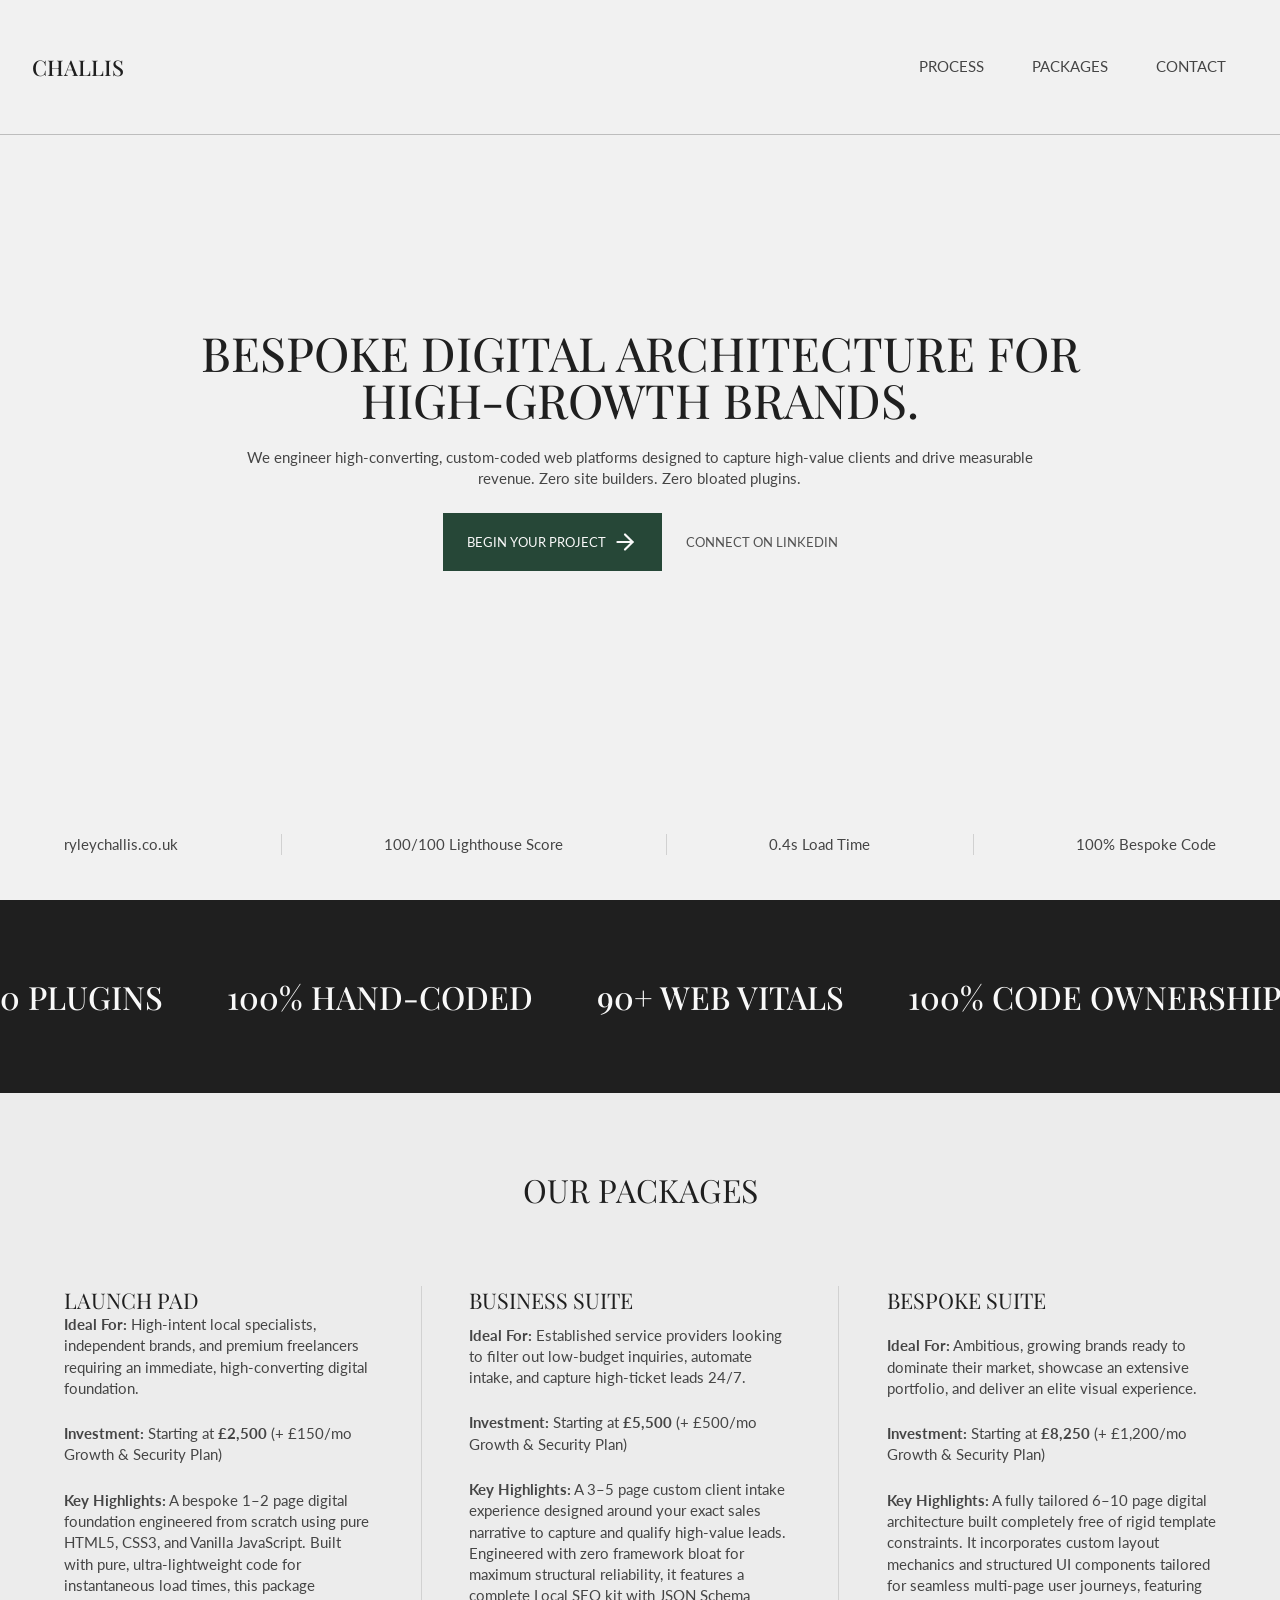
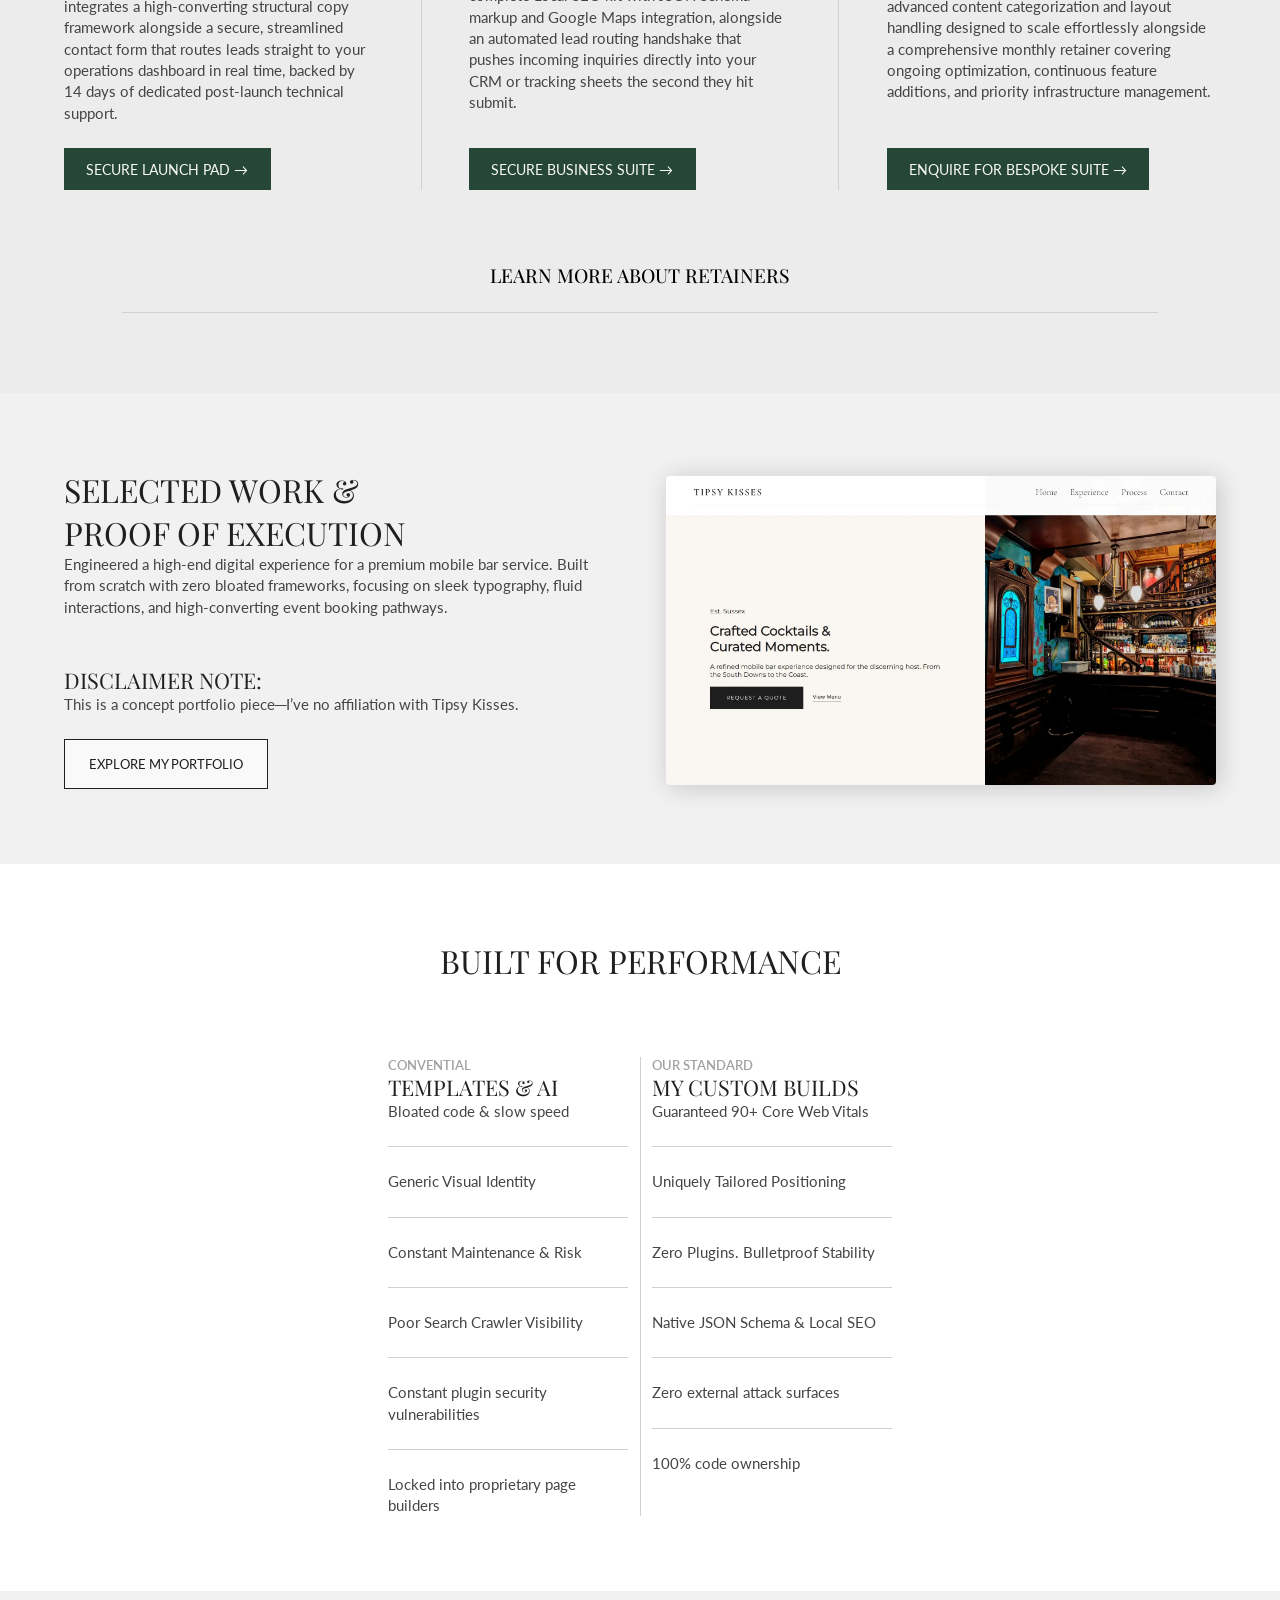
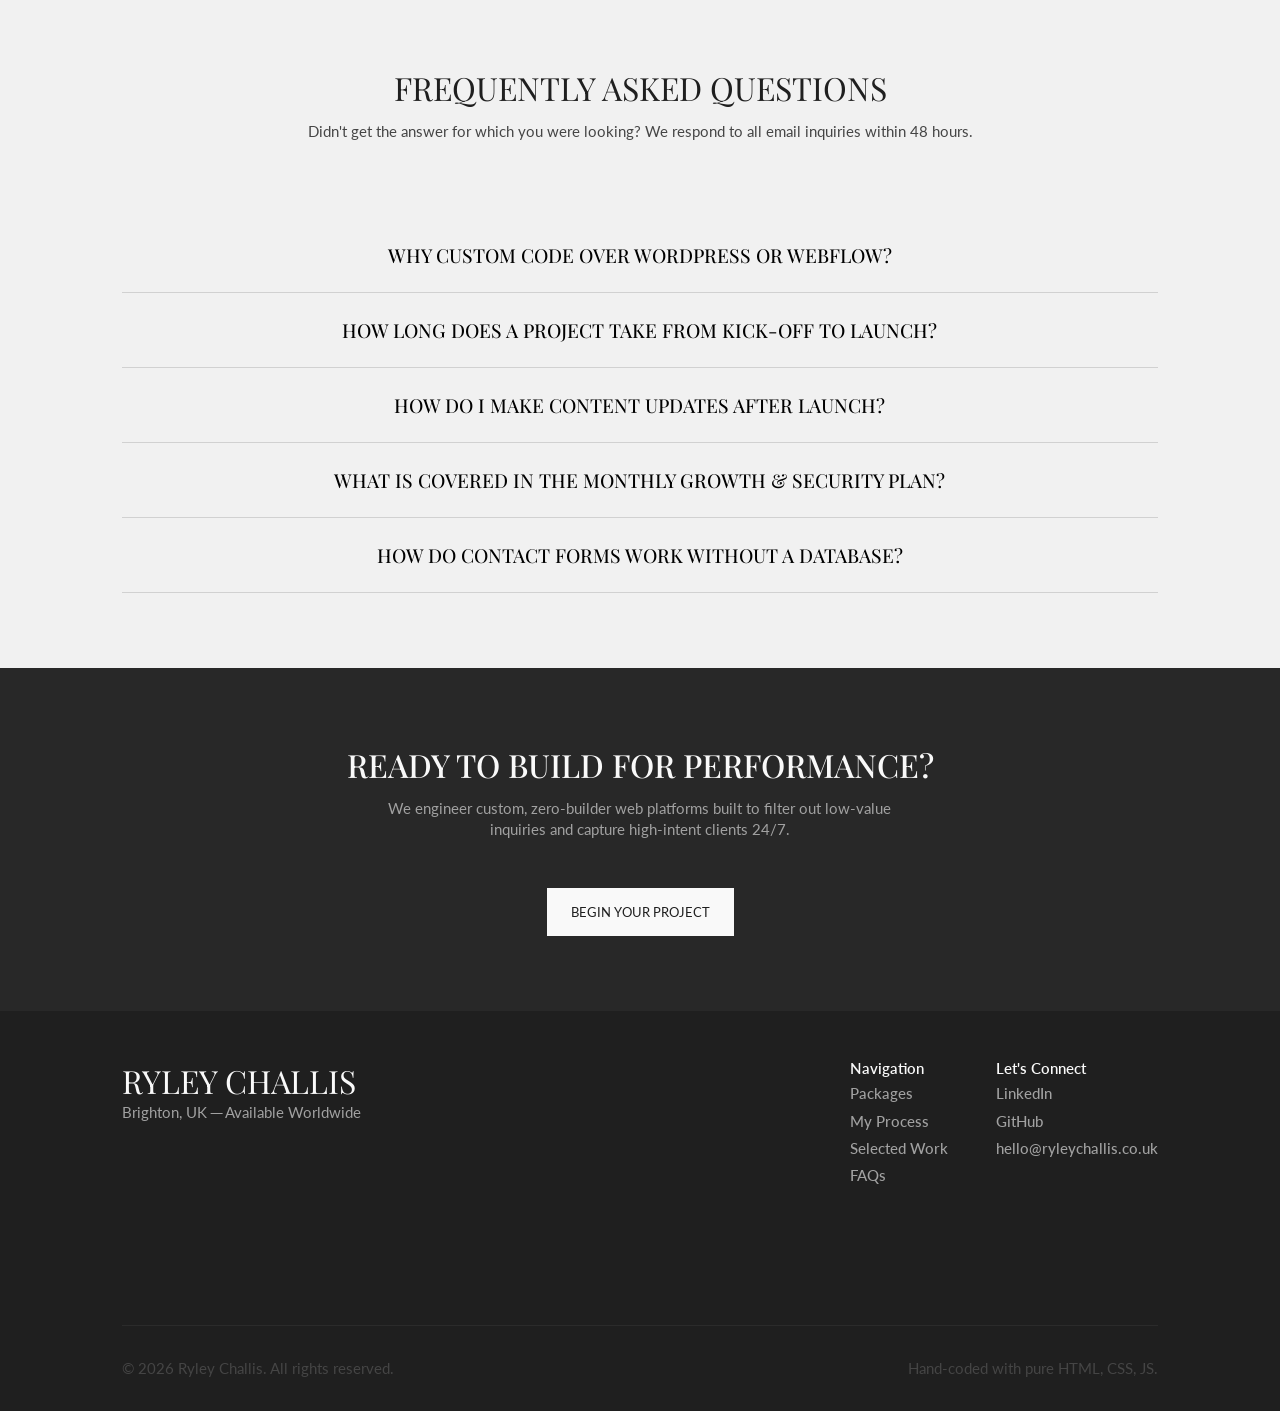
==== commit 498fdec8: "UI and styling" ====
--- a/index.html
+++ b/index.html
@@ -77,8 +77,23 @@
         </section>
 
         <section id="trust">
-            <div class="row-container">
-                
+            <div class="trust-track">
+                <div class="marquee-content">
+                    <h2>0 Plugins</h2>
+                    <h2>100% Hand-Coded</h2>
+                    <h2>90+ Web Vitals</h2>
+                    <h2>100% Code Ownership</h2>
+                    <h2>100/100 Lighthouse Score</h2>
+                    <h2><0.5s Load Time</h2>
+                </div>
+                <div class="marquee-content" aria-hidden="true">
+                    <h2>0 Plugins</h2>
+                    <h2>100% Hand-Coded</h2>
+                    <h2>90+ Web Vitals</h2>
+                    <h2>100% Code Ownership</h2>
+                    <h2>100/100 Lighthouse Score</h2>
+                    <h2><0.5s Load Time</h2>
+                </div>
             </div>
         </section>
         
@@ -205,12 +220,13 @@
                         <div class="block">
                             <h3>Disclaimer Note:</h3>
                             <p>This is a concept portfolio piece─I’ve no affiliation with Tipsy Kisses.</p>
-                            <a class="btn-tertiary" href="portfolio.html">Explore my Portfolio</a>
+                            <a class="btn-tertiary desktop-only" href="portfolio.html">Explore my Portfolio</a>
                         </div>
                     </div>
                     <div class="selected-image">
                         <img src="assets/tipsy.webp">
                     </div>
+                    <a class="btn-tertiary mobile-only" href="portfolio.html">Explore my Portfolio</a>
                 </div>
             </div>
         </section>
--- a/css/styles.css
+++ b/css/styles.css
@@ -148,11 +148,12 @@
     --fs-h2: clamp(1.8rem, 4.5vw, 2rem);
     --fs-h3: clamp(1.155rem, 2.45vw, 1.35rem);
     --fs-h4: clamp(1rem, 2.15vw, 1.15rem);
-    --fs-p: clamp(0.8rem, 2vw, 0.9rem);
+    --fs-p: clamp(0.9rem, 2vw, 0.95rem);
     --fs-btn: clamp(0.7rem, 1vw, 0.8rem);
 
     --ff-heading: 'Playfair Display', serif;
     --ff-body: 'Lato', sans-serif;
+    interpolate-size: allow-keywords;
 }
 
 ::selection {
@@ -210,6 +211,47 @@
             }
         }
     }
+}
+
+#trust {
+  display: flex;
+  overflow: hidden;
+  min-height: 10vh;
+  background-color: var(--black);
+  width: 100%;
+
+  .trust-track {
+    display: flex;
+    width: max-content;
+    animation: marquee 17s linear infinite;
+
+    &:hover {
+      animation-play-state: paused;
+    }
+  }
+
+  .marquee-content {
+    display: flex;
+    align-items: center;
+    gap: 4rem;
+    padding-right: 48px;
+    flex-shrink: 0;
+
+    h2 {
+      color: var(--white);
+      font-weight: 500;
+      height: fit-content;
+    }
+  }
+}
+
+@keyframes marquee {
+  0% {
+    transform: translateX(0%);
+  }
+  100% {
+    transform: translateX(-50%);
+  }
 }
 
 #packages {
@@ -349,10 +391,13 @@
             .selected-image {
                 img {
                     aspect-ratio: 16 / 9;
-                    max-width: 650px;
+                    max-width: 550px;
                     border-radius: 4px;
                     box-shadow: 3px 2px 25px color-mix(in srgb, var(--black) 20%, transparent);
                 }
+            }
+            a.mobile-only {
+                display: none;
             }
         }
     }
@@ -443,7 +488,7 @@
             max-height: 0;
             margin: 0 auto;
             overflow: hidden;
-            transition: max-height 0.35s ease-out, padding 0.35s ease-out, background-color 0.2s ease;
+            transition: min-height 0.3s ease-out, padding 0.3s ease-out, background-color 0.2s ease;
             padding: 0;
             text-align: center;
             background-color: #e0e0e0;
@@ -461,14 +506,16 @@
             }
         }
 
+        &:first-child.active {
+            padding-bottom: 24px;
+        }
+
         &.active {
             background-color: #e0e0e0;
         }
 
         &.active .faq-answer {
-            display: block;
-            max-height: 200px;
-            padding-bottom: 1rem;
+            min-height: 75px;
         }
     }
 }
--- a/css/query.css
+++ b/css/query.css
@@ -18,6 +18,16 @@
         height: 1px;
         align-self: auto;
         margin: 40px 0;
+    }
+    #selected {
+        a {
+        .mobile-only {
+            display: block;
+        }
+        .desktop-only {
+            display: none;
+        }
+    }
     }
 }
 
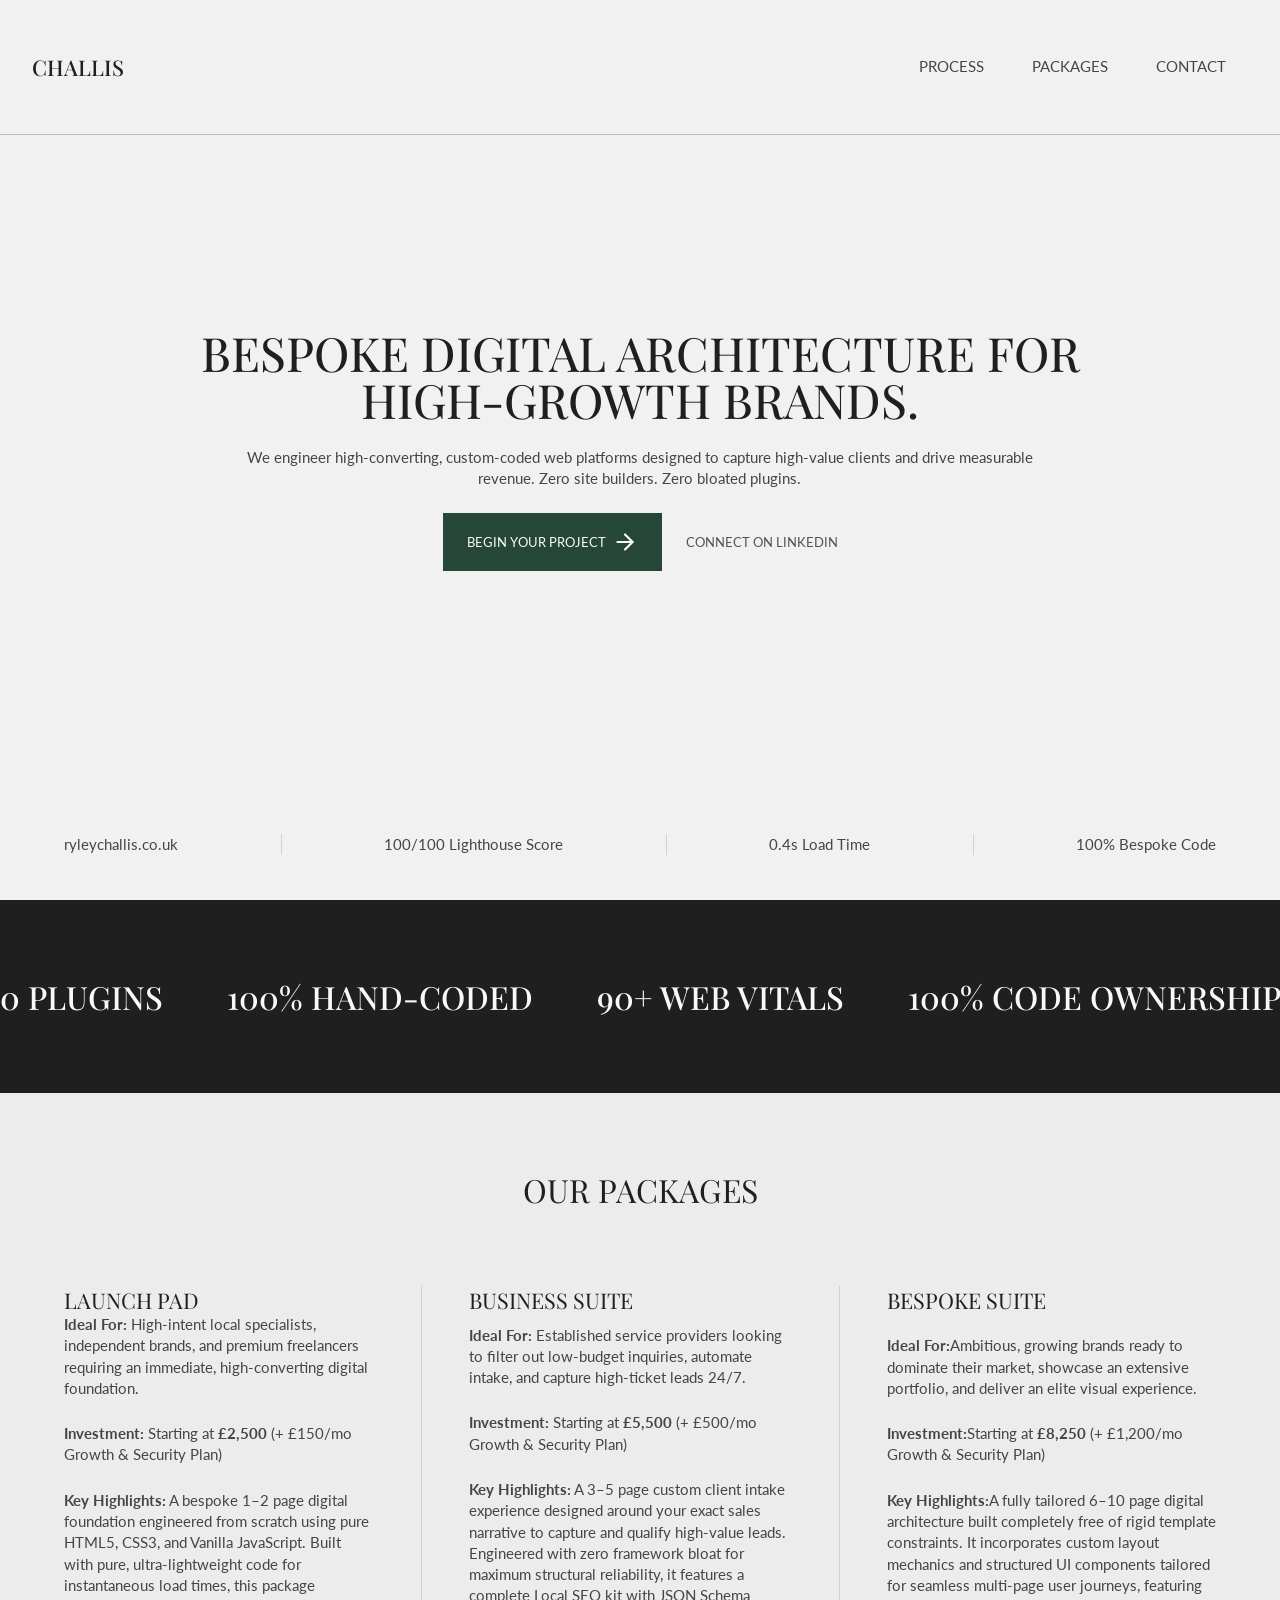
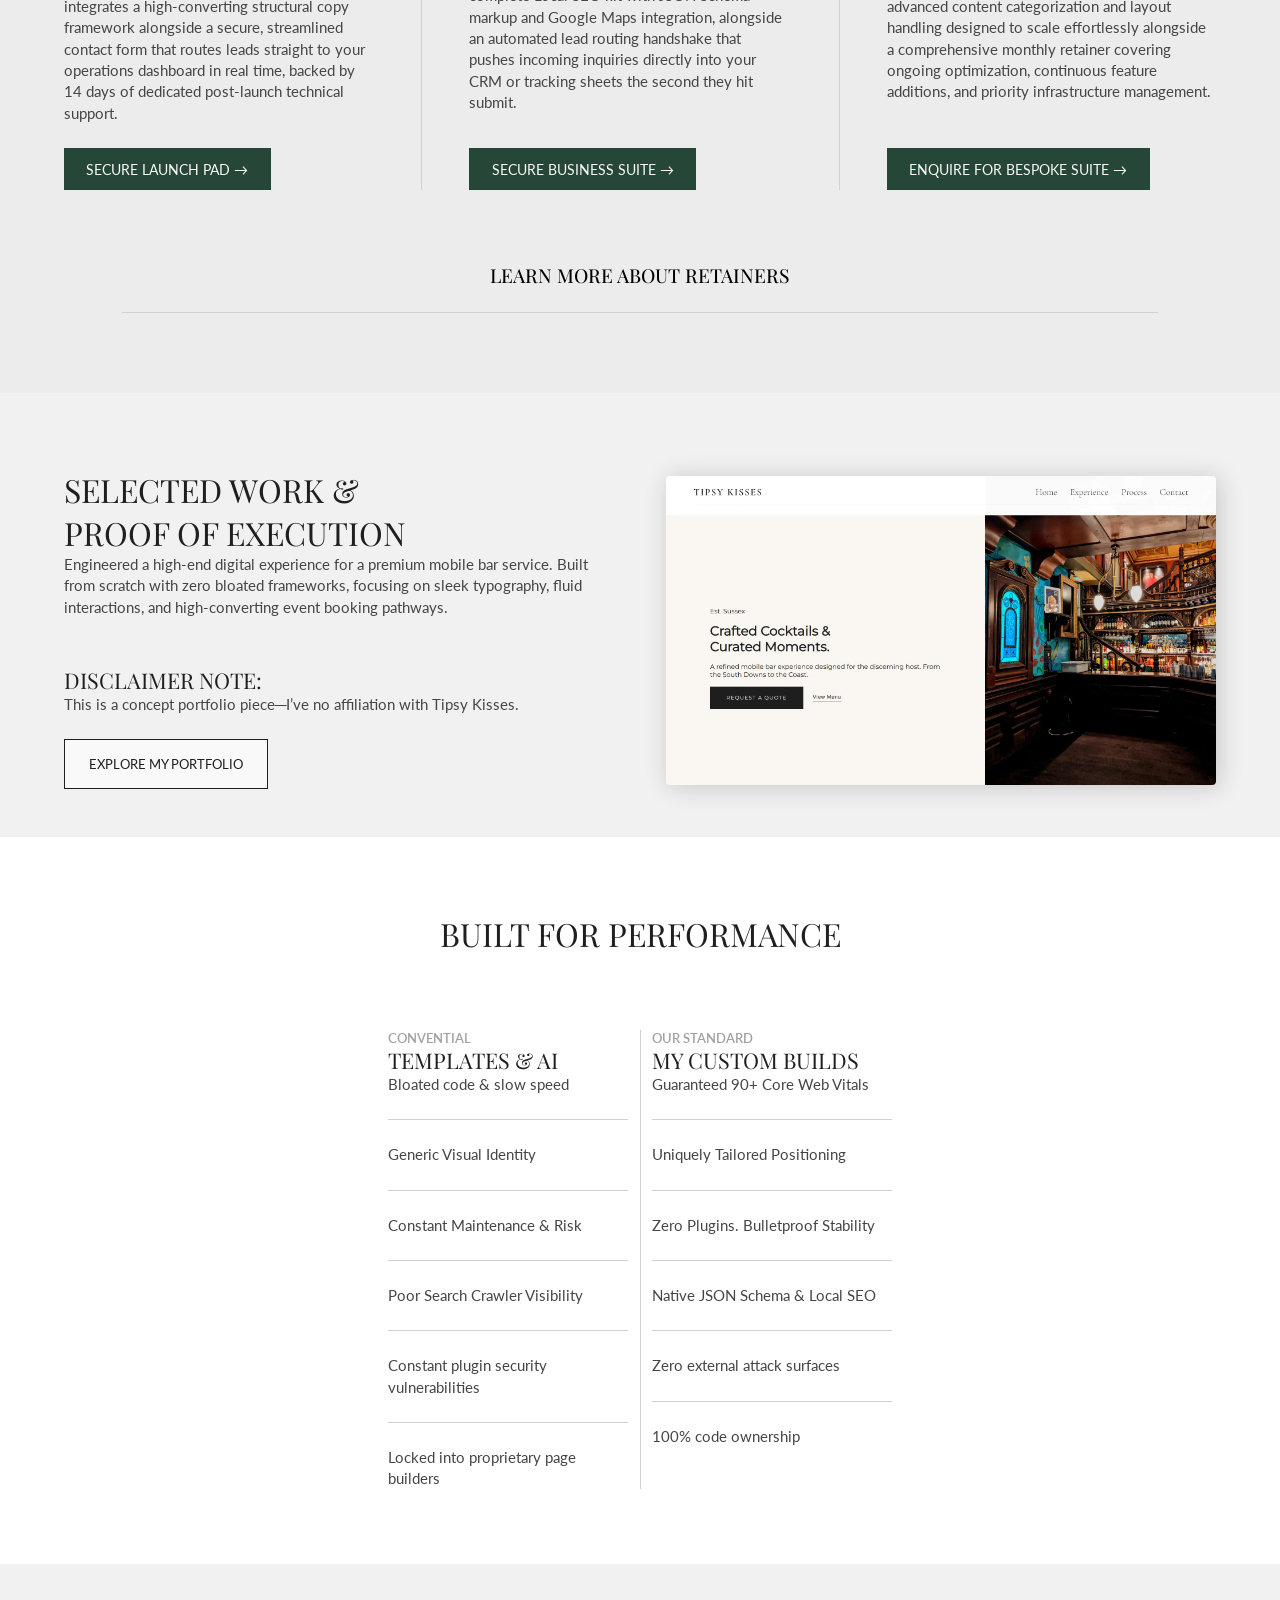
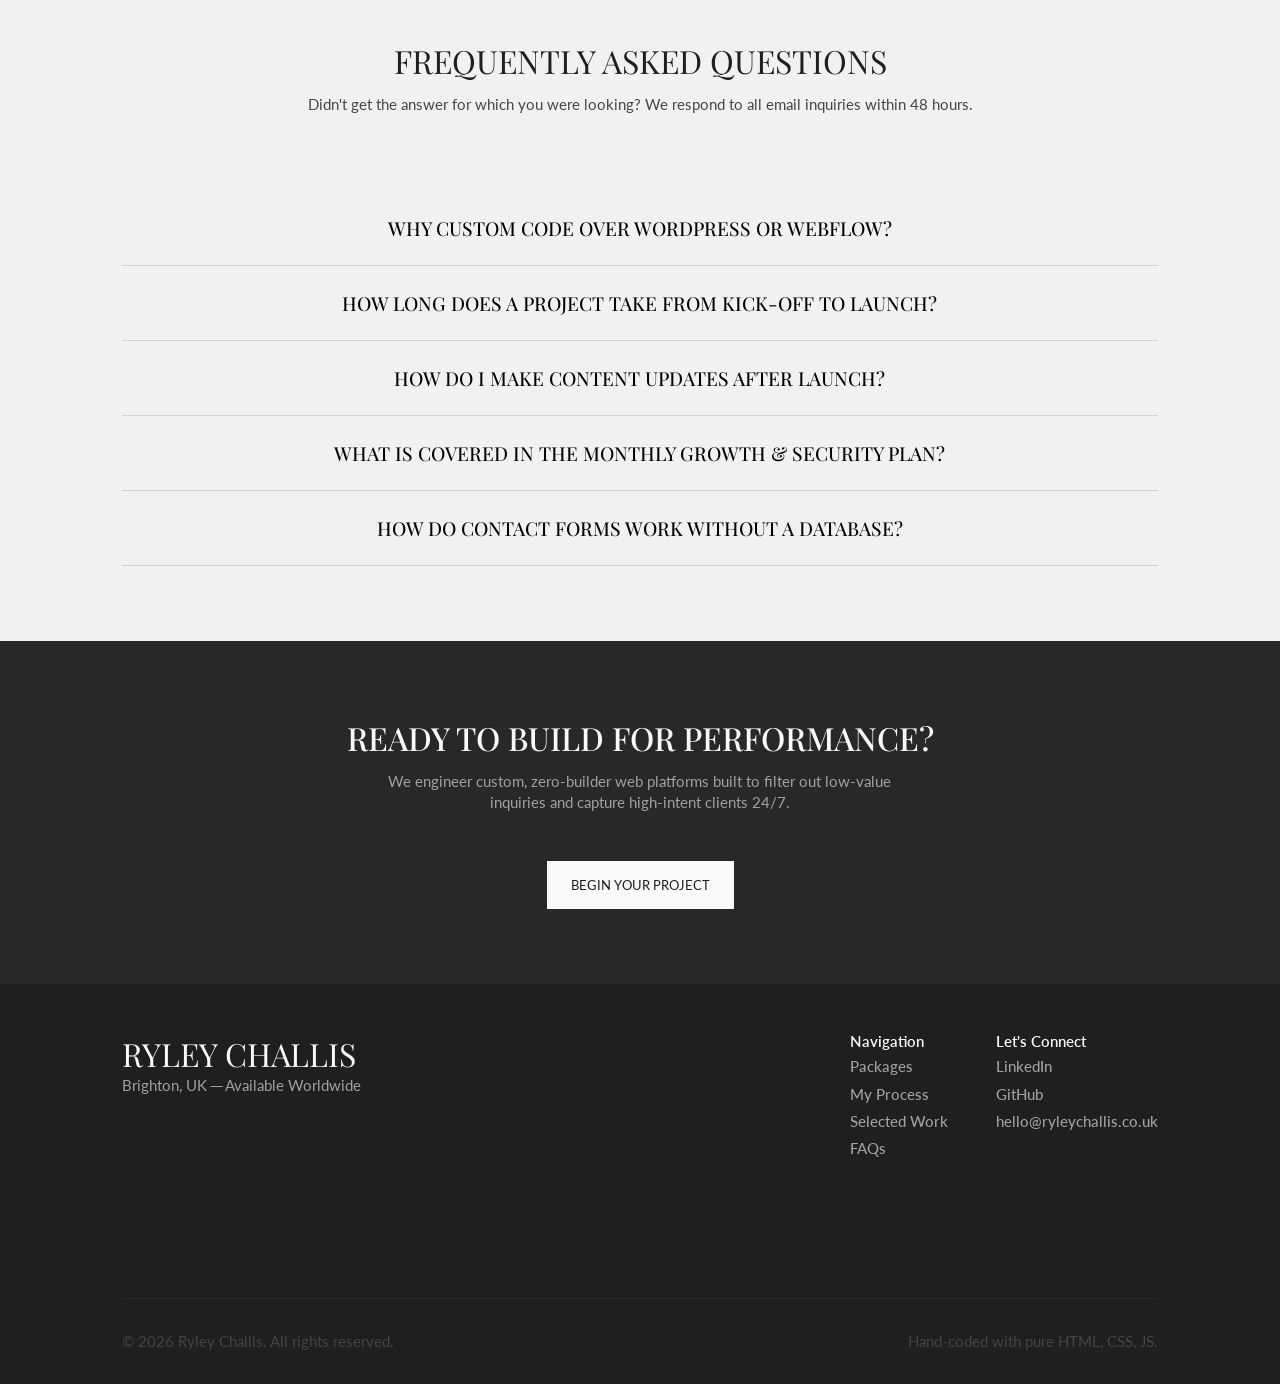
==== commit cf298bd9: "UI and styling" ====
--- a/index.html
+++ b/index.html
@@ -150,18 +150,9 @@
                     <div class="package-card">
                         <h3>Bespoke Suite</h3>
                         <ul>
-                            <li>
-                                <b>Ideal For:</b>
-                                Ambitious, growing brands ready to dominate their market, showcase an extensive portfolio, and deliver an elite visual experience.
-                            </li>
-                            <li>
-                                <b>Investment:</b>
-                                Starting at <b>£8,250</b> (+ £1,200/mo Growth & Security Plan)
-                            </li>
-                            <li>
-                                <b>Key Highlights:</b>
-                                A fully tailored 6–10 page digital architecture built completely free of rigid template constraints. It incorporates custom layout mechanics and structured UI components tailored for seamless multi-page user journeys, featuring advanced content categorization and layout handling designed to scale effortlessly alongside a comprehensive monthly retainer covering ongoing optimization, continuous feature additions, and priority infrastructure management.
-                            </li>
+                            <li><b>Ideal For:</b>Ambitious, growing brands ready to dominate their market, showcase an extensive portfolio, and deliver an elite visual experience.</li>
+                            <li><b>Investment:</b>Starting at <b>£8,250</b> (+ £1,200/mo Growth & Security Plan)</li>
+                            <li><b>Key Highlights:</b>A fully tailored 6–10 page digital architecture built completely free of rigid template constraints. It incorporates custom layout mechanics and structured UI components tailored for seamless multi-page user journeys, featuring advanced content categorization and layout handling designed to scale effortlessly alongside a comprehensive monthly retainer covering ongoing optimization, continuous feature additions, and priority infrastructure management.</li>
                         </ul>
                         <a class="btn-primary" href="mailto:hello@ryleychallis.co.uk?subject=Project%20Inquiry%3A%20Bespoke%20Suite&body=Hi%20Ryley%2C%0A%0AI%20am%20looking%20to%20discuss%20a%20Bespoke%20Suite%20build%20(%C2%A38%2C250%2B)%20for%20our%20brand.%20Here%20is%20an%20overview%20of%20our%20scope%3A%0A%0A-%20Business%20%2F%20Brand%20Name%3A%0A-%20Current%20Website%3A%0A-%20Key%20Features%20%2F%20Integrations%20Needed%3A%0A-%20Estimated%20Budget%20%2F%20Timeline%3A%0A%0ALooking%20forward%20to%20your%20reply.%0A%0ABest%2C" target="_blank">
                             Enquire For Bespoke Suite &rarr;
--- a/css/styles.css
+++ b/css/styles.css
@@ -356,8 +356,8 @@
 
 #selected {
     min-height: auto;
-    padding-bottom: 75px;
-    
+    padding-bottom: 48px;
+        
     .container {
         justify-content: flex-start;
         margin-right: auto;
@@ -382,7 +382,7 @@
                     display: flex;
                     flex-direction: column;
 
-                    &:last-child a {
+                    a.desktop-only {
                         margin-top: 24px;
                     }
                 }
@@ -395,9 +395,6 @@
                     border-radius: 4px;
                     box-shadow: 3px 2px 25px color-mix(in srgb, var(--black) 20%, transparent);
                 }
-            }
-            a.mobile-only {
-                display: none;
             }
         }
     }
@@ -507,7 +504,7 @@
         }
 
         &:first-child.active {
-            padding-bottom: 24px;
+            padding-bottom: 22px;
         }
 
         &.active {
@@ -516,6 +513,7 @@
 
         &.active .faq-answer {
             min-height: 75px;
+            padding-bottom: 2px;
         }
     }
 }
--- a/css/query.css
+++ b/css/query.css
@@ -1,3 +1,9 @@
+@media (min-width: 1250px) {
+    a.mobile-only {
+        display: none;
+    }
+}
+
 @media (max-width: 1250px) {
     #packages .row-container,
     #selected .row-container {
@@ -6,7 +12,9 @@
     }
 
     #selected .selected-image img {
-        max-width: 100% !important;
+        max-width: 80% !important; 
+        display: flex;
+        margin: 0 auto;
     }
 
     #packages .package-card {
@@ -20,16 +28,16 @@
         margin: 40px 0;
     }
     #selected {
-        a {
-        .mobile-only {
+        a.mobile-only {
             display: block;
+            margin: 0 auto;
         }
-        .desktop-only {
+        a.desktop-only {
             display: none;
         }
     }
-    }
 }
+
 
 @media (max-width: 863px) {
     footer {
@@ -42,6 +50,9 @@
 }
 
 @media (max-width: 768px) {
+    h2 {
+        text-align: center;
+    }
     nav {
         padding-right: 5%;
         .nav-links li a {
@@ -63,6 +74,7 @@
         flex-direction: column;
         width: 100%;
         align-items: center;
+        text-align: center;
 
         .comparison-card {
             width: 90% !important;
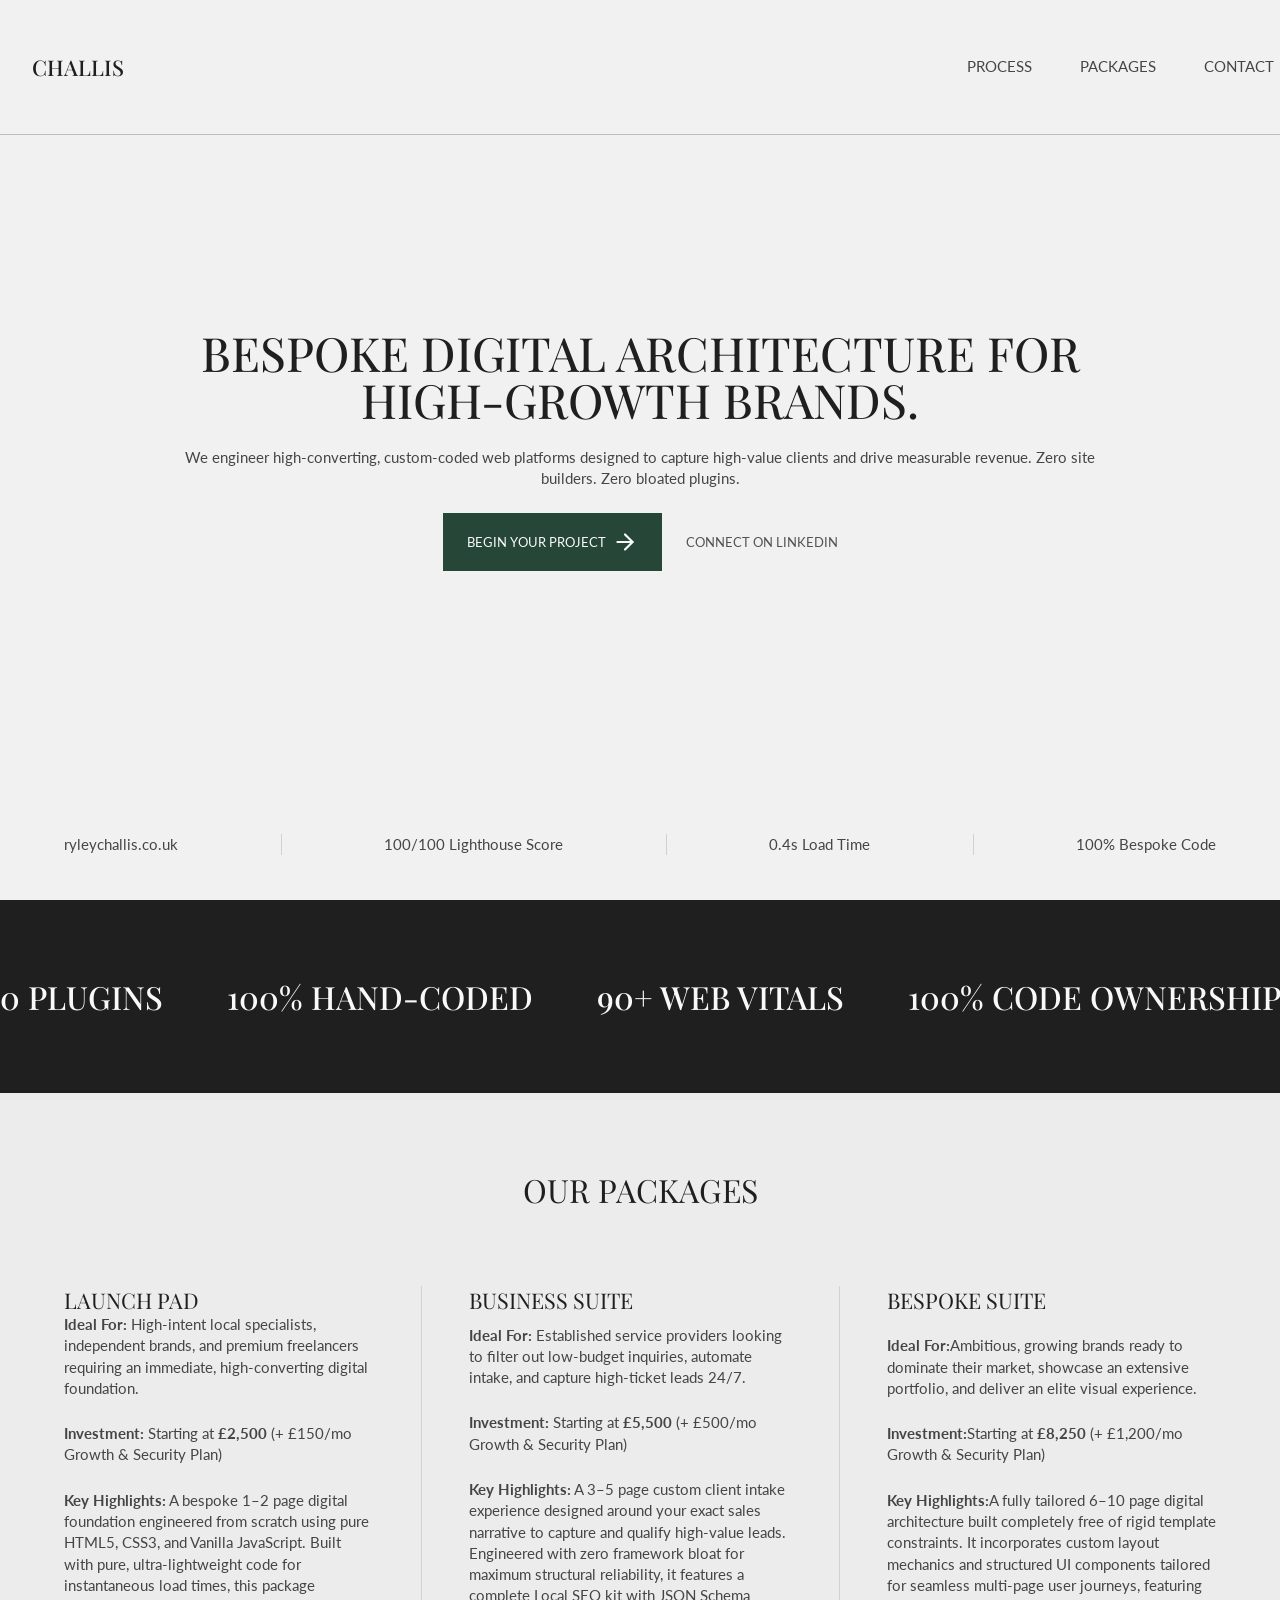
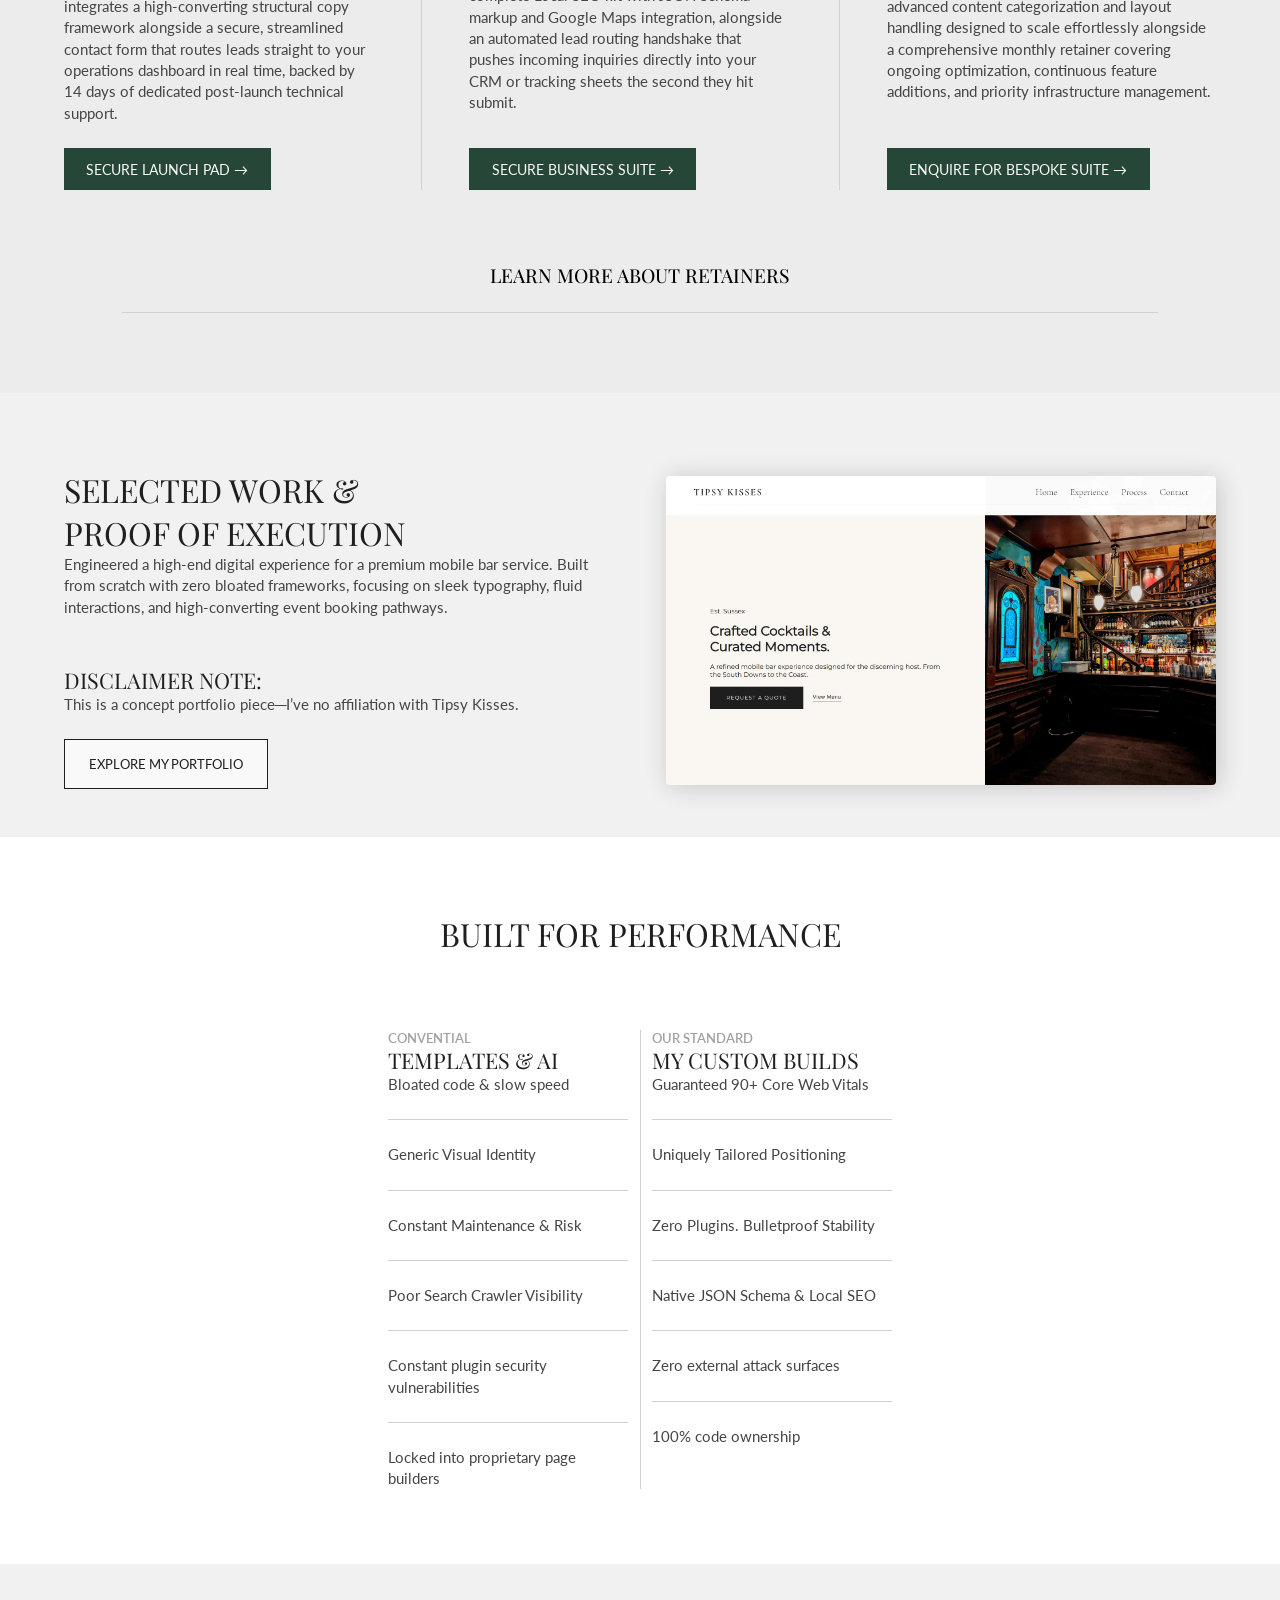
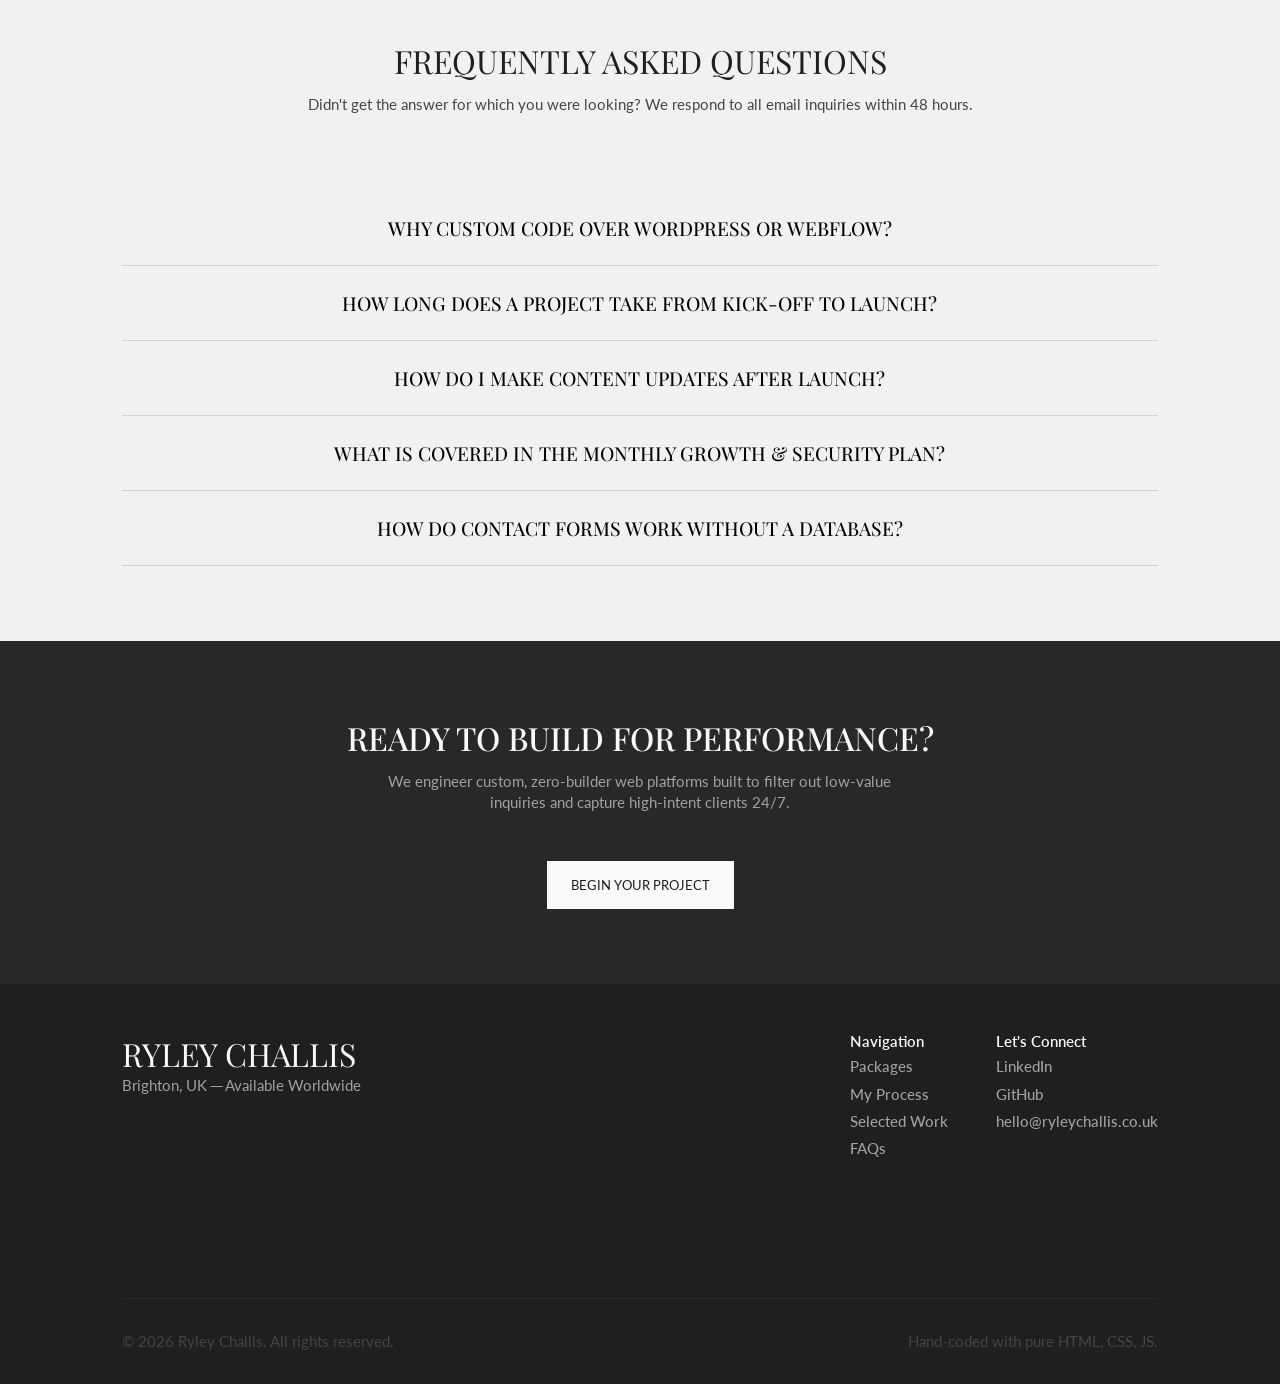
==== commit c65969d3: "Update sidebar logic and styling" ====
--- a/index.html
+++ b/index.html
@@ -2,7 +2,7 @@
 <html lang="en">
 <head>
     <meta charset="UTF-8">
-    <meta name="viewport" content="width=100, initial-scale=1.0">
+    <meta name="viewport" content="width=device-width, initial-scale=1.0">
     <title>Ryley Challis | Site Under Construction</title>
 
     <link rel="preconnect" href="https://fonts.googleapis.com">
@@ -20,8 +20,8 @@
     <header>
         <div id="sidebar">
             <div class="sidebar-header">
+                <button type="button" id="close-btn" aria-label="Close navigation menu">&times;</button>
                 <h3>Challis.</h3>
-                <button type="button" id="close-btn" aria-label="Close navigation menu">&times;</button>
             </div>
             <ul class="sidebar-links">
                 <li><a href="">Process</a></li>
@@ -30,14 +30,12 @@
             </ul>
         </div>
         <nav>
+            <button type="button" id="open-btn" aria-label="Open navigation menu">&#9776;</button>
             <a class="nav-logo" href="#">Challis</a>
             <ul class="nav-links">
                 <li><a href="">Process</a></li>
                 <li><a href="">Packages</a></li>
                 <li><a href="">Contact</a></li>
-                <li>
-                    <button type="button" id="open-btn" aria-label="Open navigation menu">&#9776;</button>
-                </li>
             </ul>
         </nav>
     </header>
--- a/css/styles.css
+++ b/css/styles.css
@@ -183,7 +183,7 @@
         }
 
         p {
-            max-width: clamp(65%, 67.5vw, 70%);
+            max-width: clamp(70%, 72.5vw, 95%);
 
             a {
                 color: inherit;
--- a/css/nav.css
+++ b/css/nav.css
@@ -34,20 +34,21 @@
                     color: var(--black);
                 }
             }
-            button {
-                display: none;
-                background-color: transparent;
-                border: none;
-                font-size: var(--fs-h3);
-            }
         }
+    }
+    button {
+        display: none;
+        background-color: transparent;
+        border: none;
+        font-size: var(--fs-h3);
+        line-height: 1;
     }
 }
 
 #sidebar {
     display: none;
-    transform: translateX(100%);
-    transition: transform 0.3s cubic-bezier(0.16, 1, 0.3, 1); /* Smooth easing curve */
+    transform: translateX(-100%);
+    transition: transform 0.3s cubic-bezier(0.16, 1, 0.3, 1), display 0.2 ease;
 }
 
 #sidebarOverlay {
@@ -70,7 +71,7 @@
     height: 100vh;
     width: 100%;
     position: absolute;
-    right: 0;
+    left: 0;
     z-index: 9999;
 
     background-color: var(--white);
@@ -79,9 +80,8 @@
         display: flex;
         align-items: center;
         justify-content: space-between;
-        max-width: 80%;
-        margin: 0 auto;
-        padding: 5vh 0;
+        max-width: 40%;
+        padding: 5vh 12px;
 
         button {
             background-color: transparent;
@@ -94,12 +94,12 @@
         position: absolute;
         top: 50%;
         left: 50%;
-        transform: translate(-50%, -50%); /* Moves the block perfectly to the center */
+        transform: translate(-50%, -50%);
         width: 100%;
-        text-align: center;
+        text-align: left;
         list-style: none;
-        padding: 0;
         margin: 0;
+        padding-left: 24px;
         text-transform: uppercase;
 
         a {
--- a/css/query.css
+++ b/css/query.css
@@ -54,12 +54,21 @@
         text-align: center;
     }
     nav {
-        padding-right: 5%;
+        padding: 0 12px;
+        justify-content: flex-start;
+        align-items: center;
+        gap: 12px;
+        
         .nav-links li a {
             display: none;
         }
-        .nav-links li button {
+
+        button#open-btn {
             display: block;
+        }
+
+        .nav-logo {
+            line-height: 1;
         }
     }
     footer .footer-bottom {
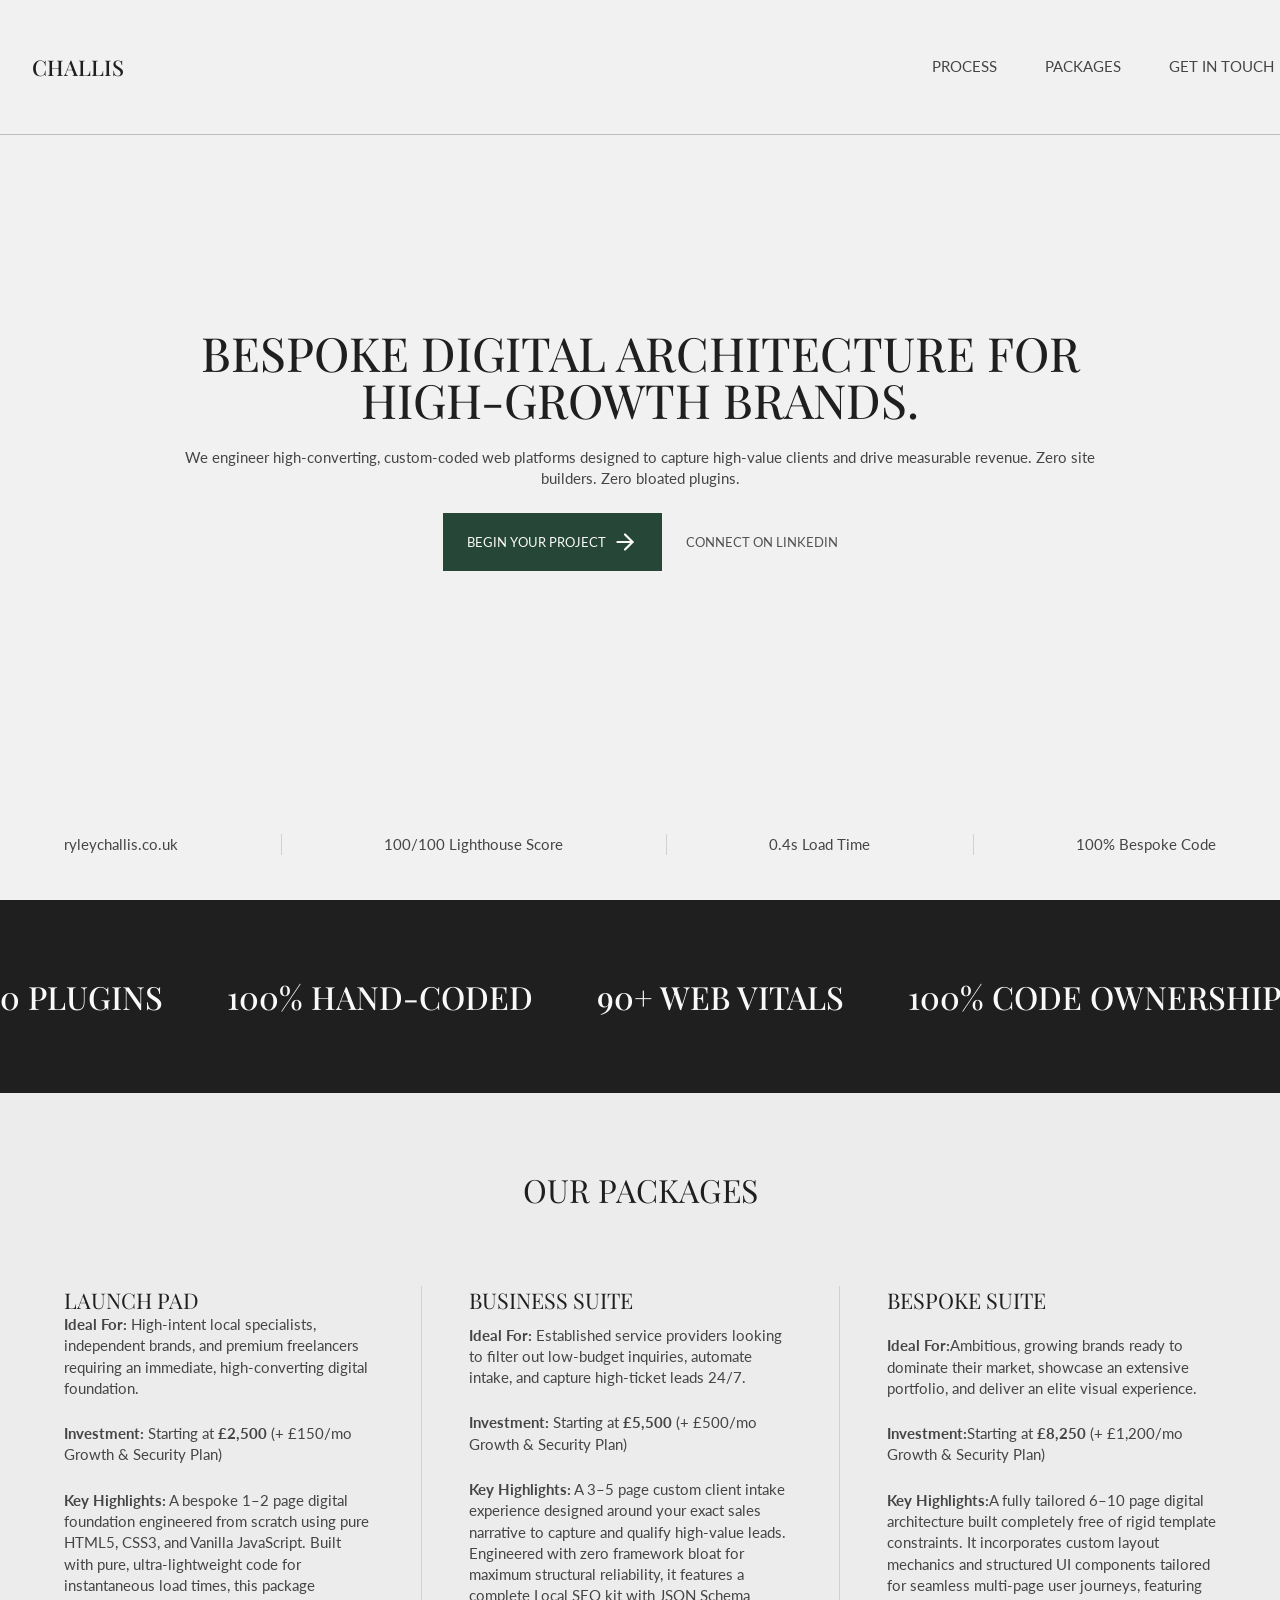
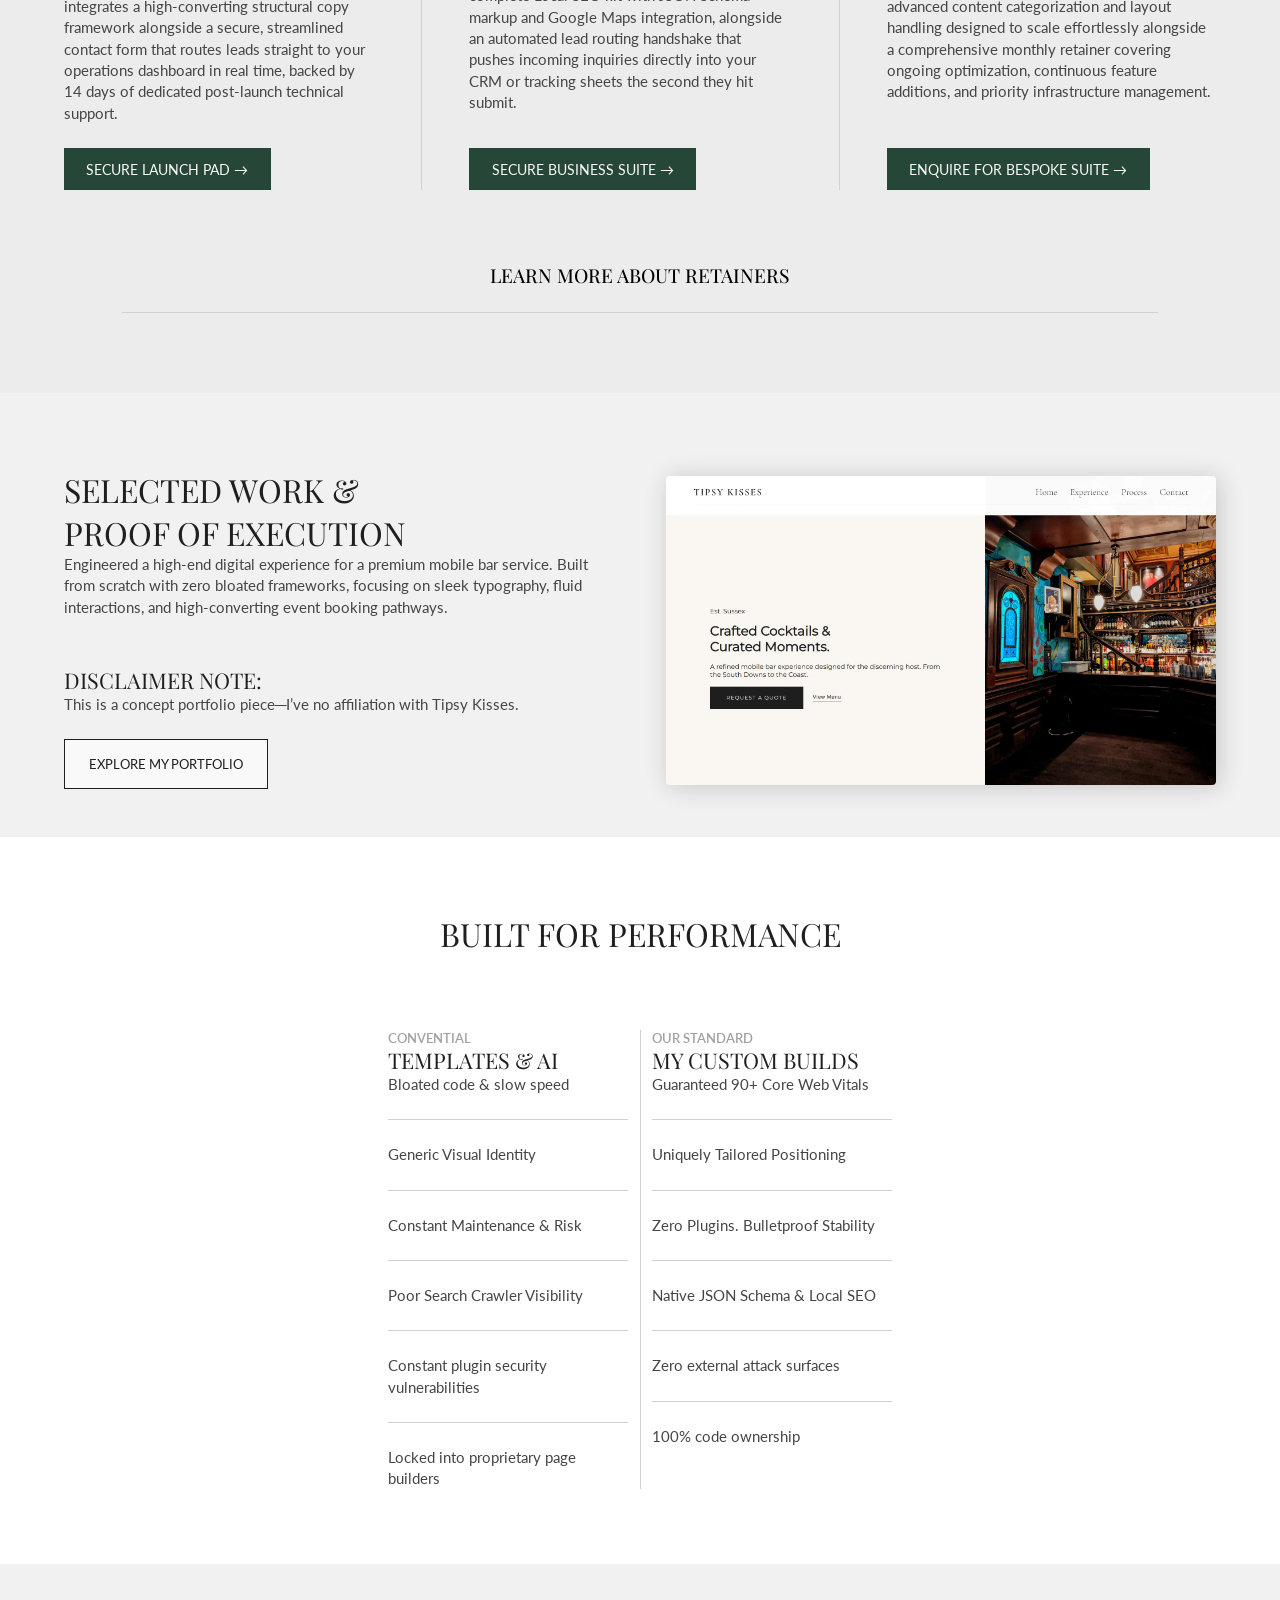
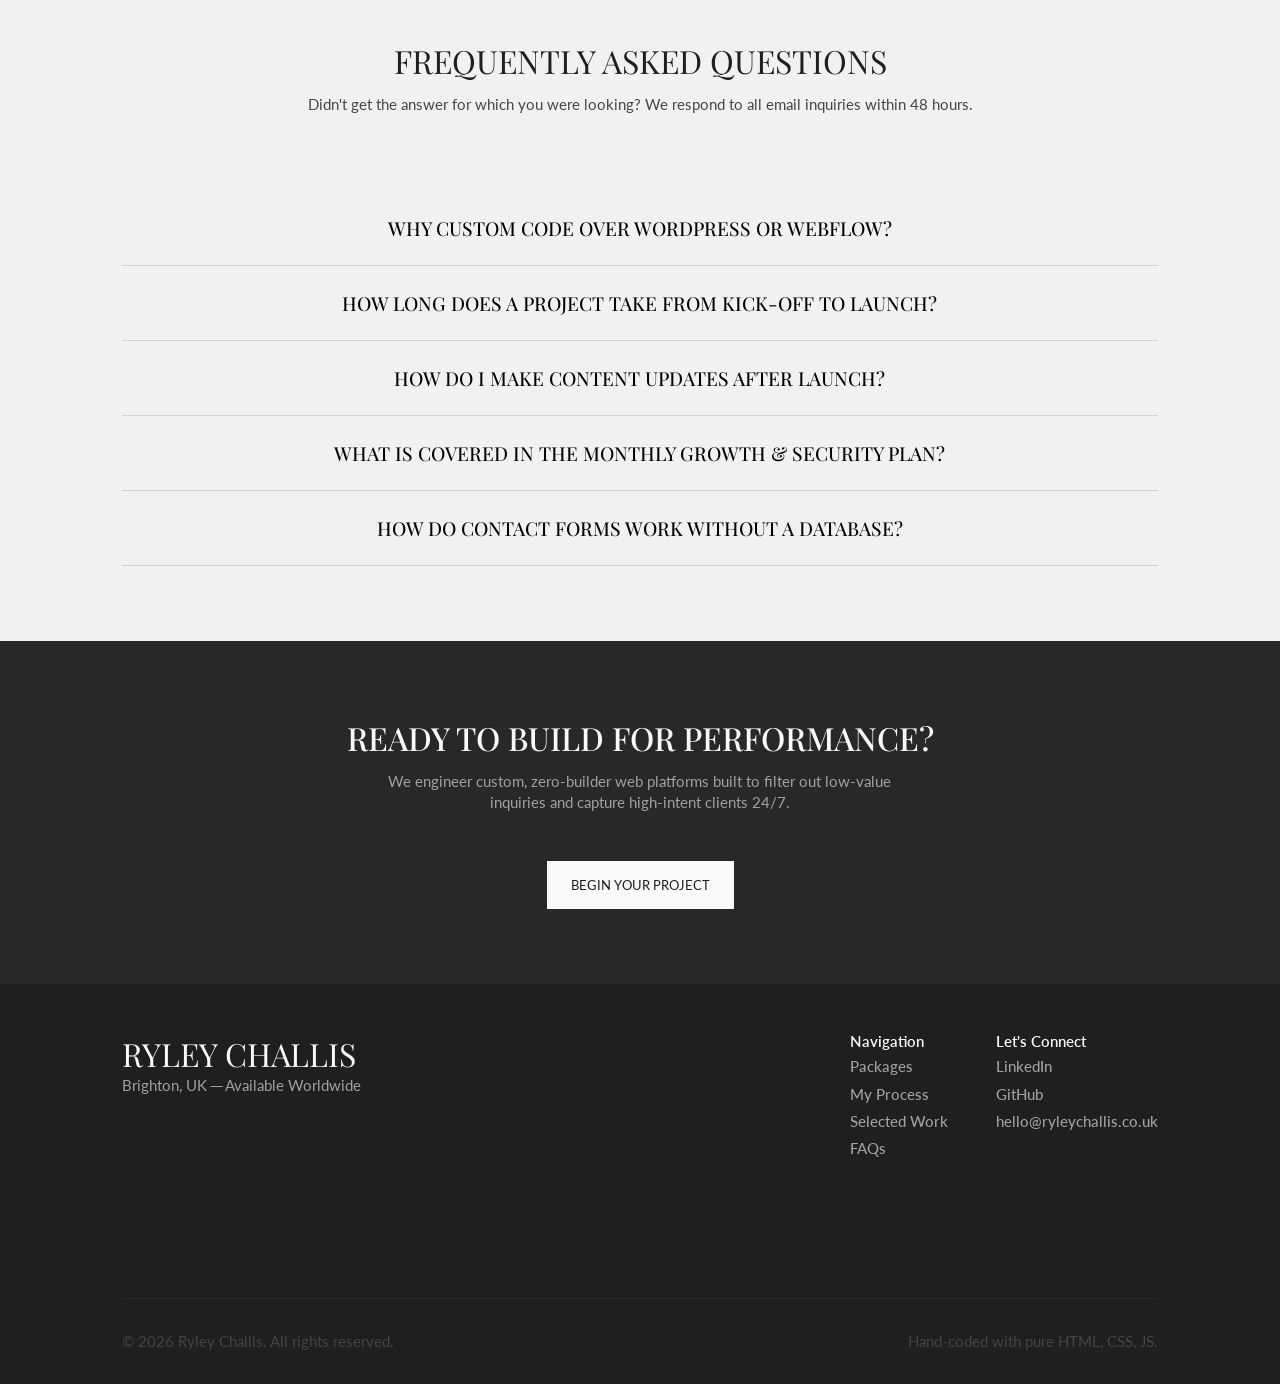
==== commit 1331d99b: "Update sidebar link, sidebar width" ====
--- a/index.html
+++ b/index.html
@@ -34,8 +34,8 @@
             <a class="nav-logo" href="#">Challis</a>
             <ul class="nav-links">
                 <li><a href="">Process</a></li>
-                <li><a href="">Packages</a></li>
-                <li><a href="">Contact</a></li>
+                <li><a href="#packages">Packages</a></li>
+                <li><a href="mailto:hello@ryleychallis.co.uk">Get In Touch</a></li>
             </ul>
         </nav>
     </header>
--- a/css/nav.css
+++ b/css/nav.css
@@ -46,48 +46,62 @@
 }
 
 #sidebar {
-    display: none;
-    transform: translateX(-100%);
-    transition: transform 0.3s cubic-bezier(0.16, 1, 0.3, 1), display 0.2 ease;
+  position: fixed;
+  top: 0;
+  left: 0;
+  height: 100vh;
+  width: 80vw;
+  transform: translateX(-100%);
+  visibility: hidden;
+  pointer-events: none;
+  transition: transform 0.3s cubic-bezier(0.16, 1, 0.3, 1), visibility 0.3s;
 }
 
 #sidebarOverlay {
-    width: 100vw;
-    height: 100vh;
-    background-color: rgba(0, 0, 0, 0.7);
-    display: none;
-    transition: opacity 0.3s ease, visibility 0.3s ease;
-    position: absolute;
+  position: fixed;
+  top: 0;
+  left: 0;
+  width: 100vw;
+  height: 100vh;
+  background-color: rgba(0, 0, 0, 0.7);
+  
+  visibility: hidden;
+  pointer-events: none;
+  opacity: 0;
+  transition: opacity 0.3s ease, visibility 0.3s;
 }
 
 #sidebarOverlay.active {
-    display: block;
+  visibility: visible;
+  pointer-events: auto;
+  opacity: 1;
 }
 
 #sidebar.active {
-    display: block;
-    transform: translateX(0);
-    max-width: 70vw;
-    height: 100vh;
-    width: 100%;
-    position: absolute;
-    left: 0;
-    z-index: 9999;
+  transform: translateX(0);
+  visibility: visible;
+  pointer-events: auto;
+  background-color: var(--white);
+  max-width: 60vw;
+  width: 100%;
+  z-index: 9999;
 
-    background-color: var(--white);
 
     .sidebar-header {
         display: flex;
         align-items: center;
         justify-content: space-between;
+        position: relative;
         max-width: 40%;
         padding: 5vh 12px;
+        gap: 12px;
 
         button {
             background-color: transparent;
             border: none;
-            font-size: var(--fs-h3);
+            font-size: var(--fs-h2);
             color: var(--grey);
+            flex-shrink: 0;
         }
     }
     .sidebar-links {
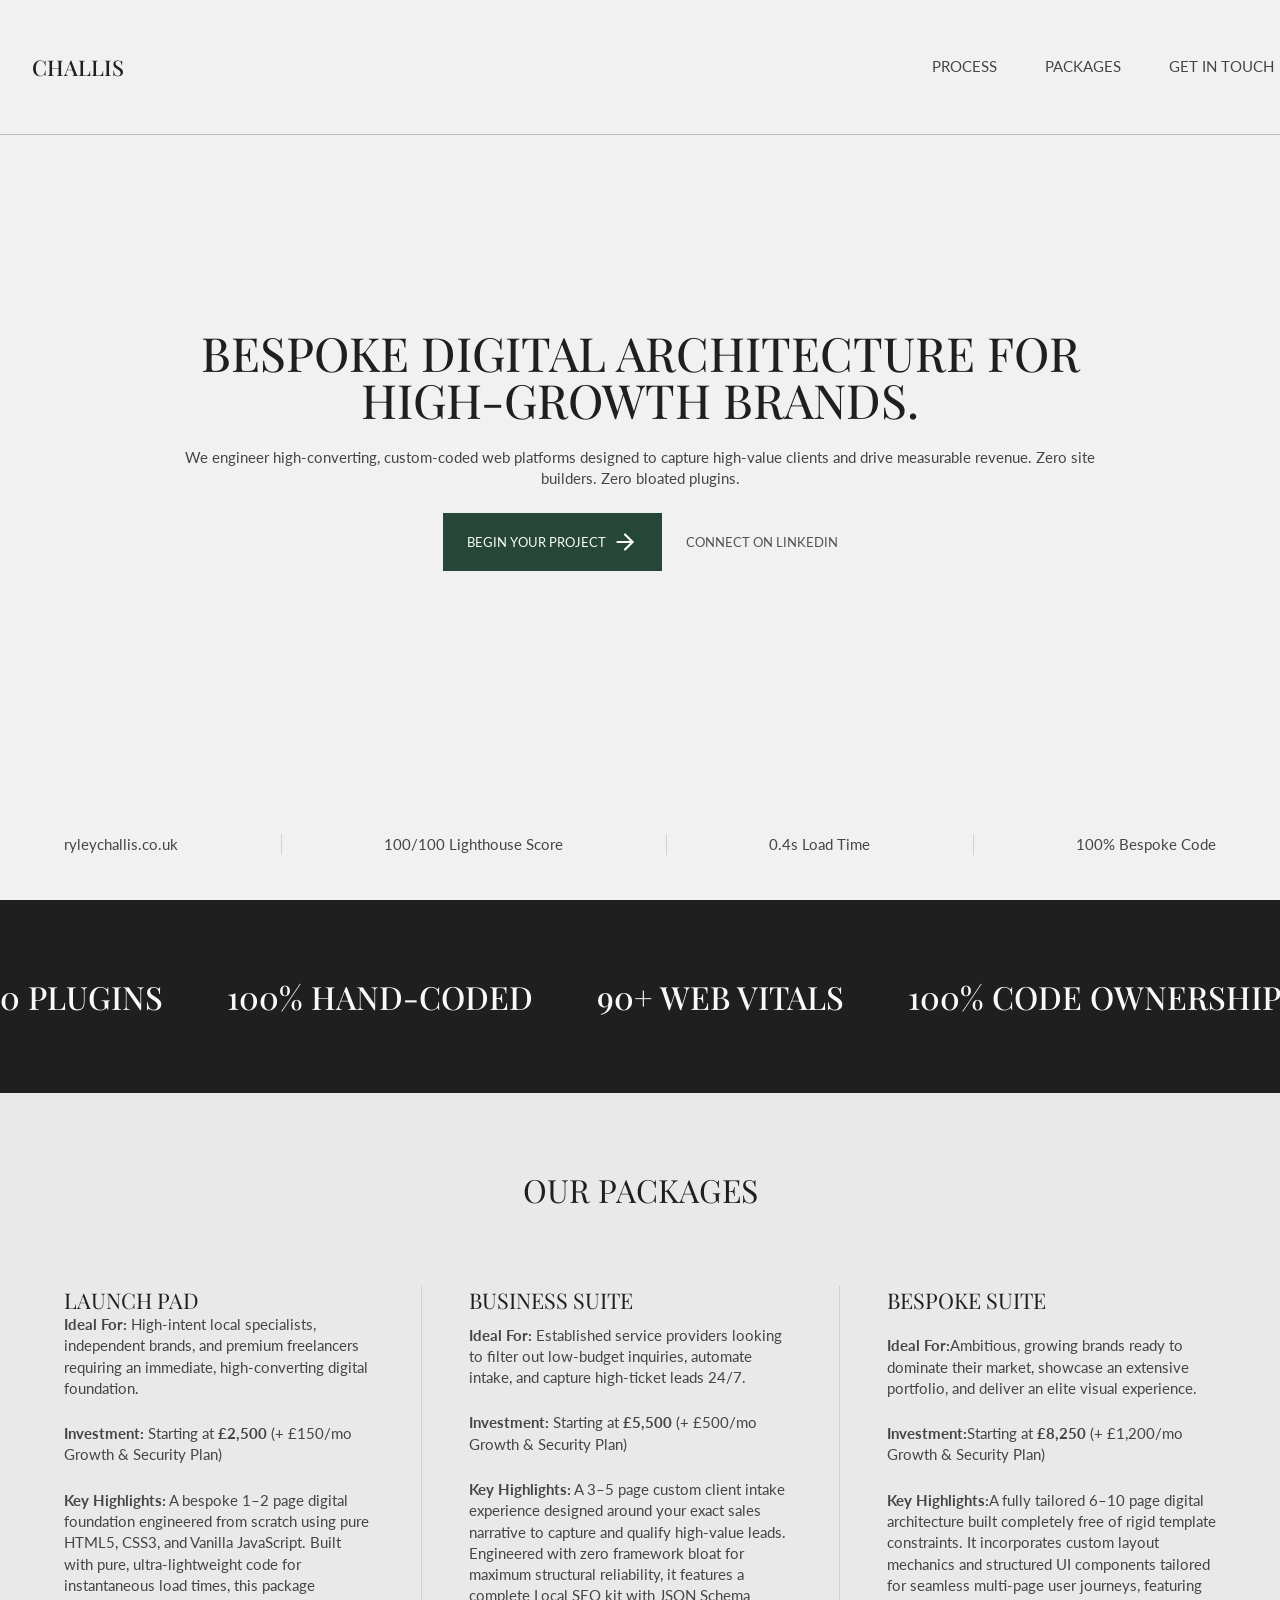
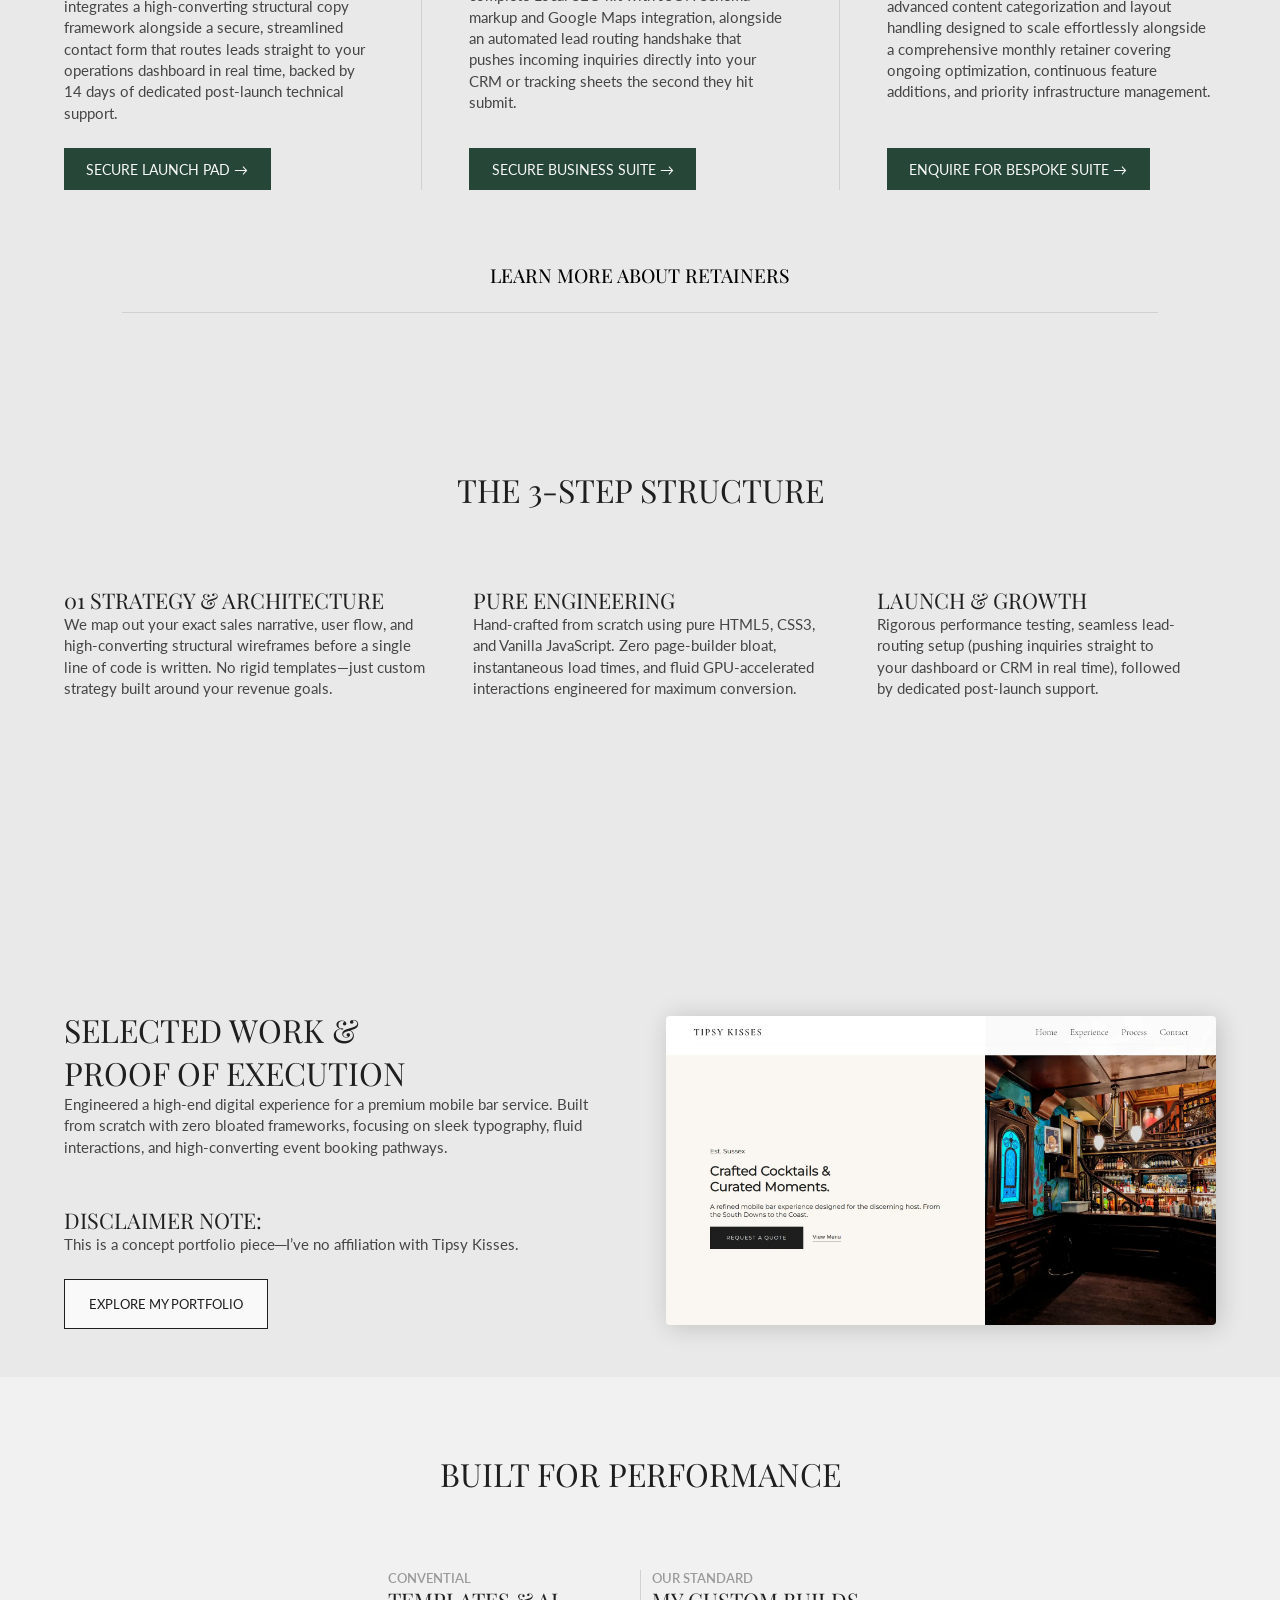
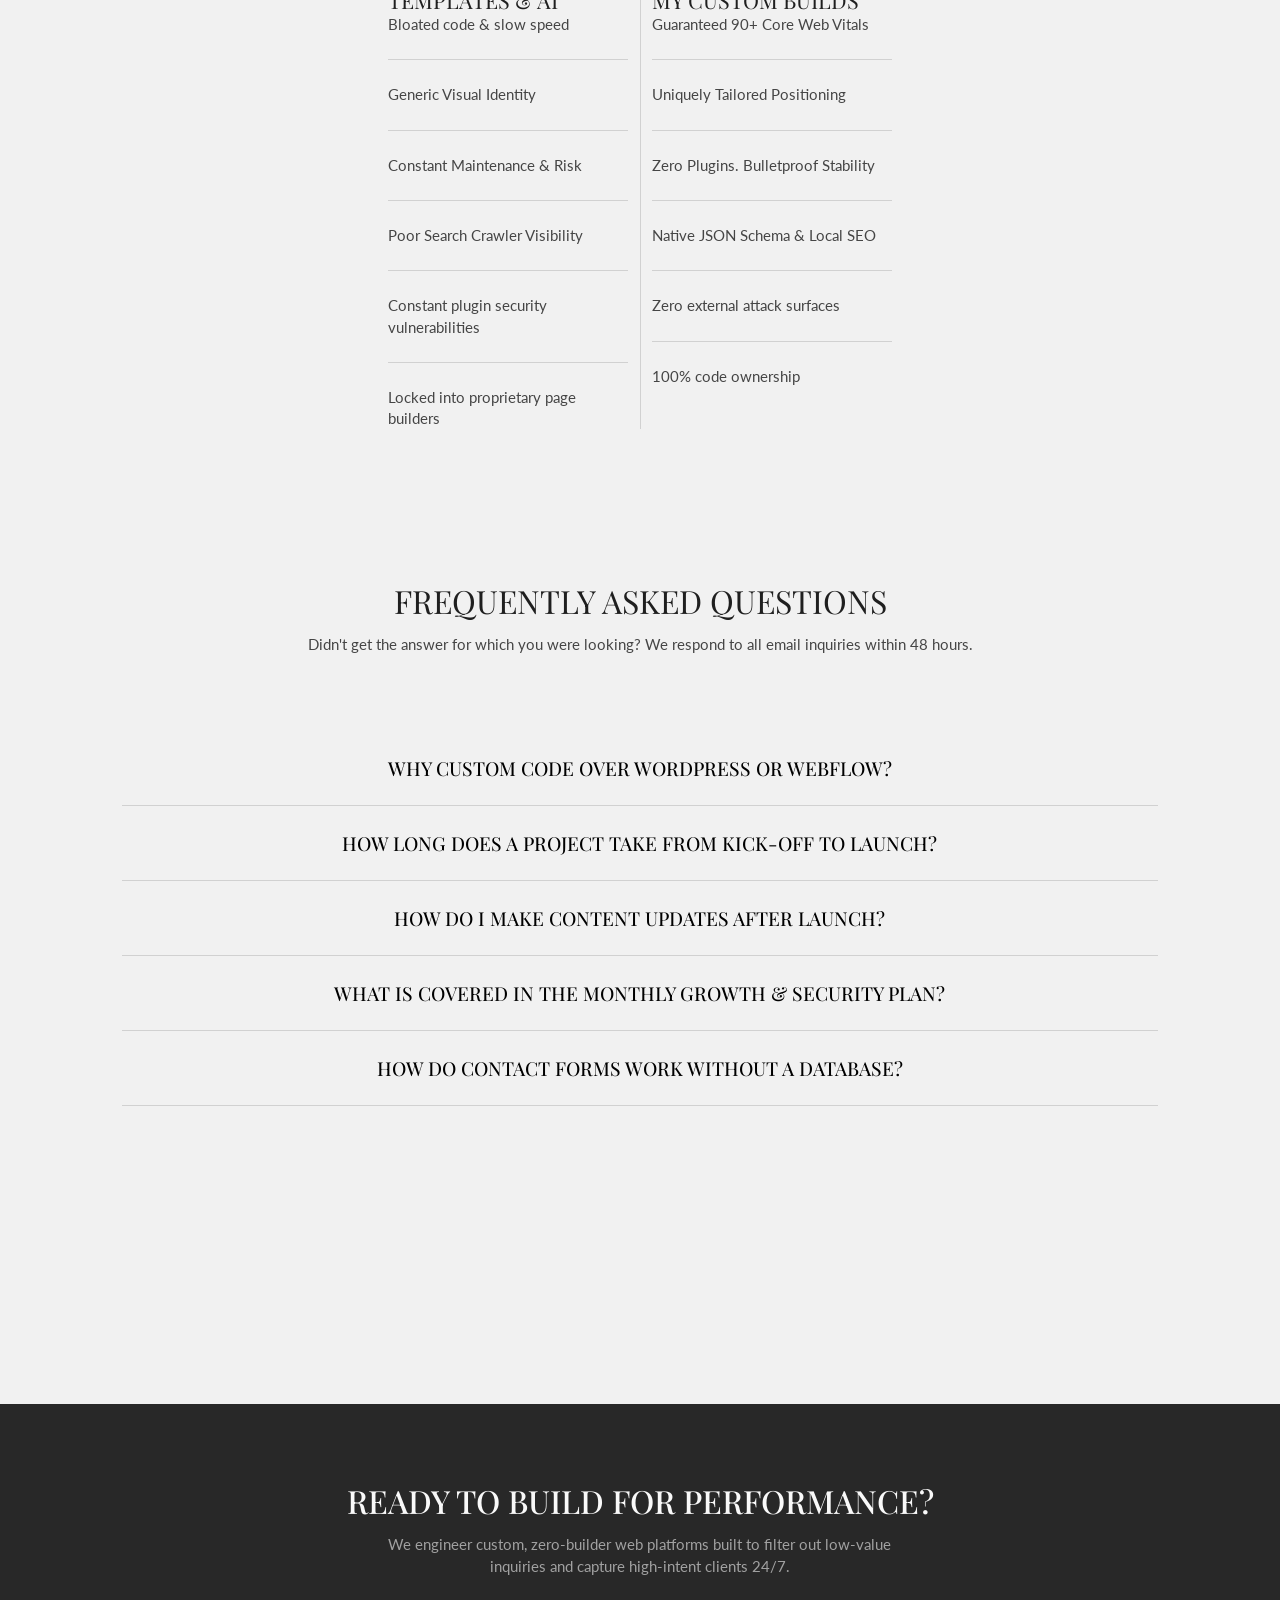
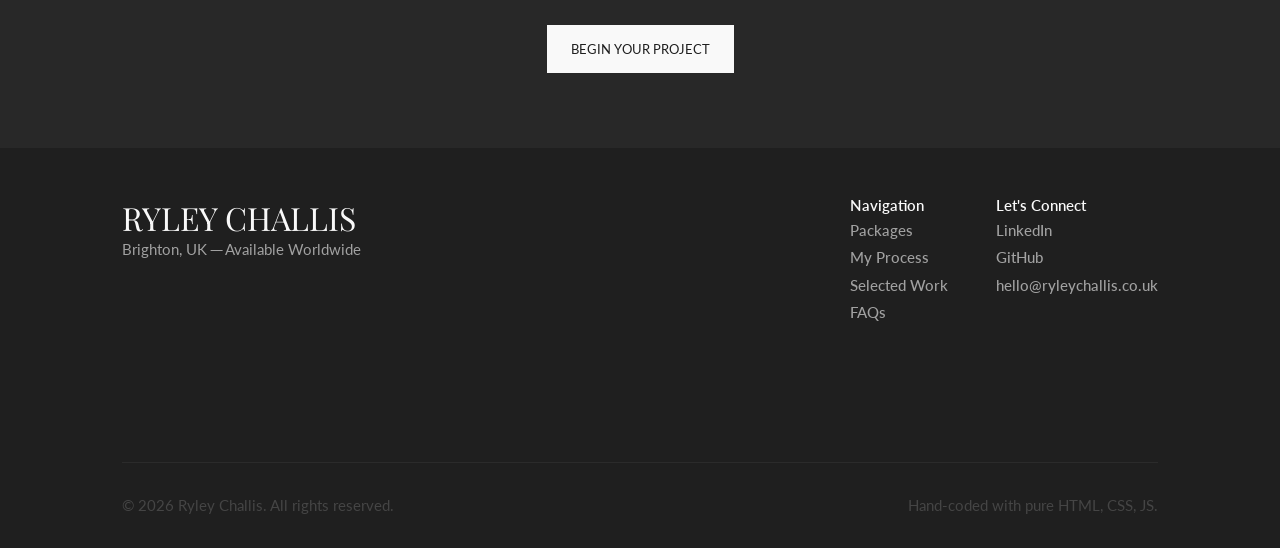
==== commit 487e9069: "Implementation of process section" ====
--- a/index.html
+++ b/index.html
@@ -198,6 +198,26 @@
             </div>
         </section>
 
+        <section id="process">
+            <div class="container">
+                <h2>The 3-Step Structure</h2>
+                <div class="row-container">
+                    <div class="process-item">
+                        <h3>01 Strategy & Architecture</h3>
+                        <p>We map out your exact sales narrative, user flow, and high-converting structural wireframes before a single line of code is written. No rigid templates—just custom strategy built around your revenue goals.</p>
+                    </div>
+                    <div class="process-item">
+                        <h3>Pure Engineering</h3>
+                        <p>Hand-crafted from scratch using pure HTML5, CSS3, and Vanilla JavaScript. Zero page-builder bloat, instantaneous load times, and fluid GPU-accelerated interactions engineered for maximum conversion.</p>
+                    </div>
+                    <div class="process-item">
+                        <h3>Launch & Growth</h3>
+                        <p>Rigorous performance testing, seamless lead-routing setup (pushing inquiries straight to your dashboard or CRM in real time), followed by dedicated post-launch support.</p>
+                    </div>
+                </div>
+            </div>
+        </section>
+
         <section id="selected">
             <div class="container">
                 <div class="row-container">
--- a/css/styles.css
+++ b/css/styles.css
@@ -15,29 +15,19 @@
 }
 
 section {
-    &:nth-child(1), 
-    &:nth-child(4) {
-        min-height: 100vh;
+    min-height: 100vh;
+
+    &:nth-child(1),
+    &:nth-child(6),
+    &:nth-child(7) {
         background-color: var(--bg-one);
-    }
-
-    &:nth-child(2),
-    &:nth-child(3) {
-        min-height: 100vh;
+  }
+
+    &:nth-child(3),
+    &:nth-child(4),
+    &:nth-child(5) {
         background-color: var(--bg-two);
     }
-}
-
-section:nth-child(1),
-section:nth-child(4) {
-    min-height: 100vh;
-    background-color: var(--bg-one);
-}
-
-section:nth-child(2),
-section:nth-child(3) {
-    min-height: 100vh;
-    background-color: var(--bg-two);
 }
 
 .container {
@@ -141,7 +131,7 @@
     --border: #4545454e;
     --white: #f9f9f9;
     --bg-one: #f1f1f1;
-    --bg-two: #ececec;
+    --bg-two: #e9e9e9;
     --green: #264737;
 
     --fs-h1: clamp(2.2rem, 6vw, 2.95rem);
@@ -354,6 +344,20 @@
     }
 }
 
+#process {
+    min-height: 60vh;
+
+    .container {
+        .row-container {
+            .process-item {
+                p {
+                    max-width: 90%;
+                }
+            }
+        }
+    }
+}
+
 #selected {
     min-height: auto;
     padding-bottom: 48px;
@@ -446,7 +450,6 @@
 
 #faqs {
     padding-bottom: 75px;
-    background-color: var(--bg-one);
 
     h2 {
         padding-bottom: 12px;
